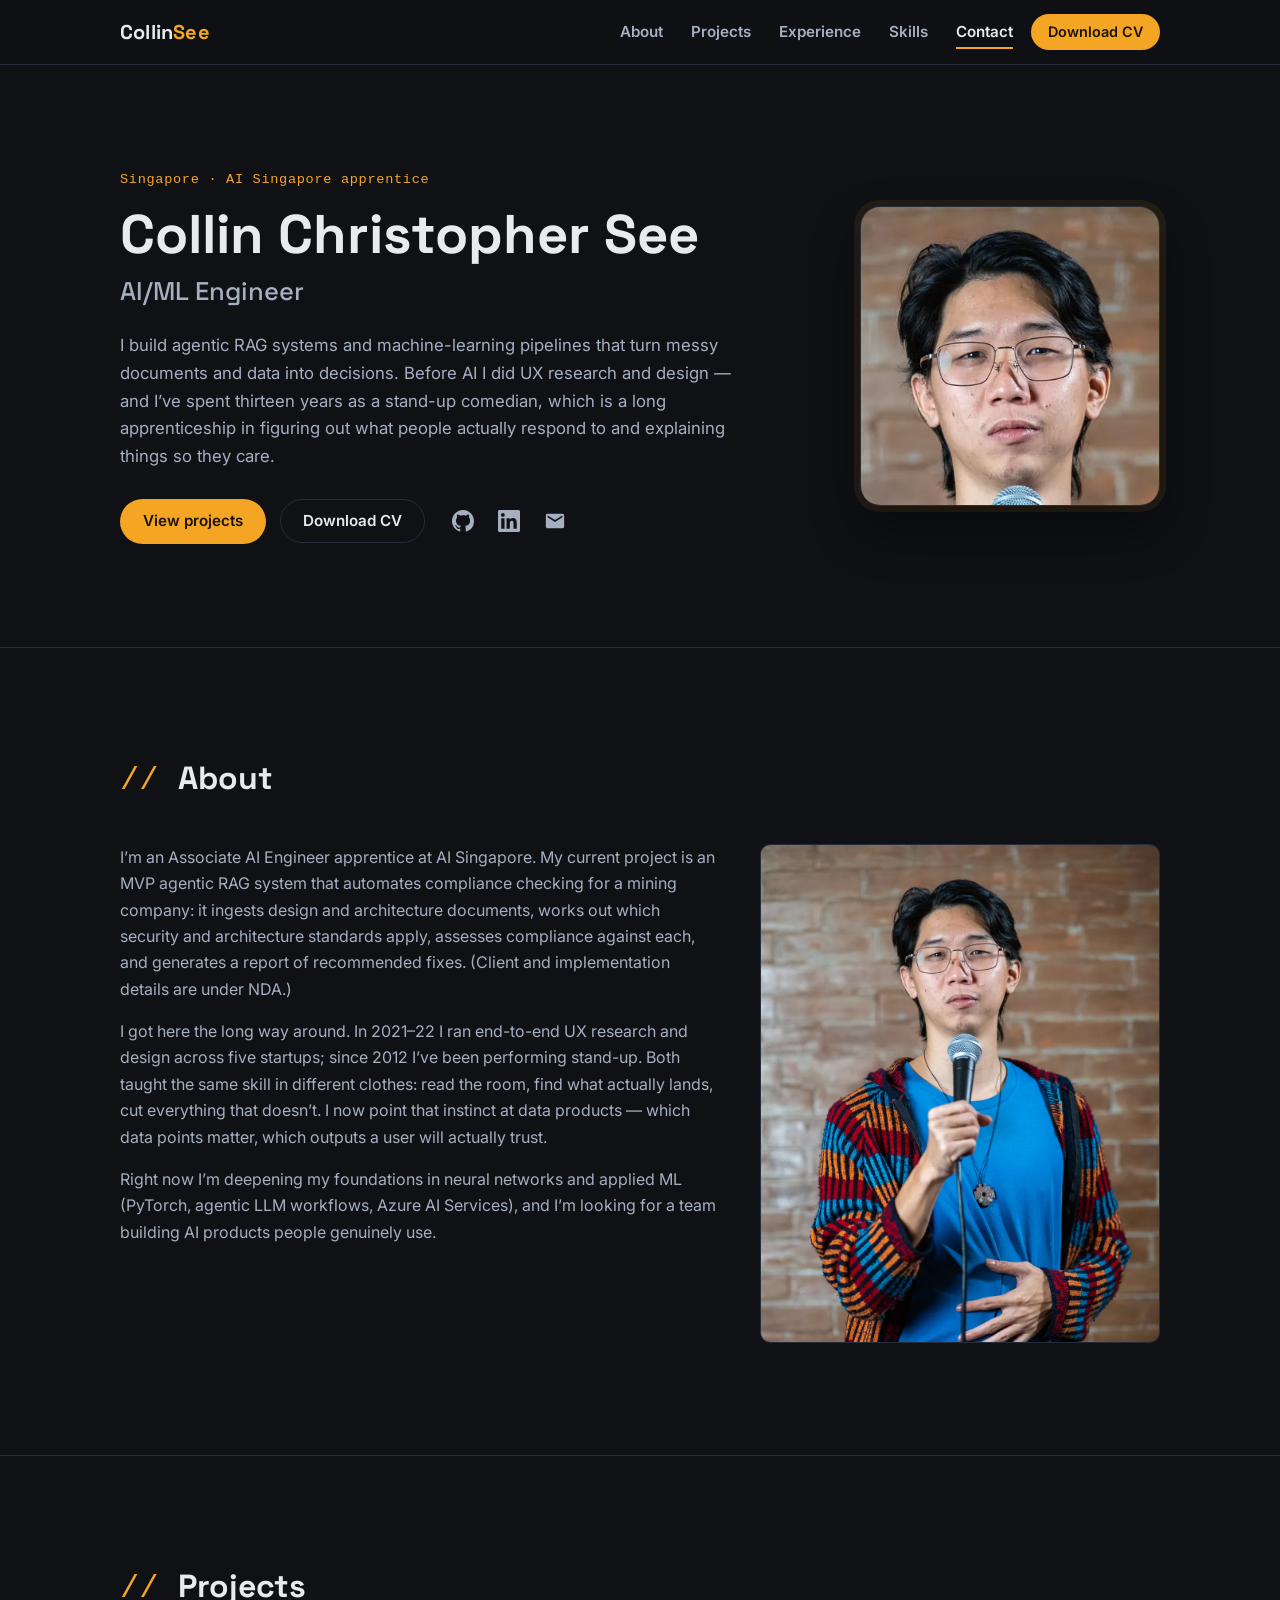
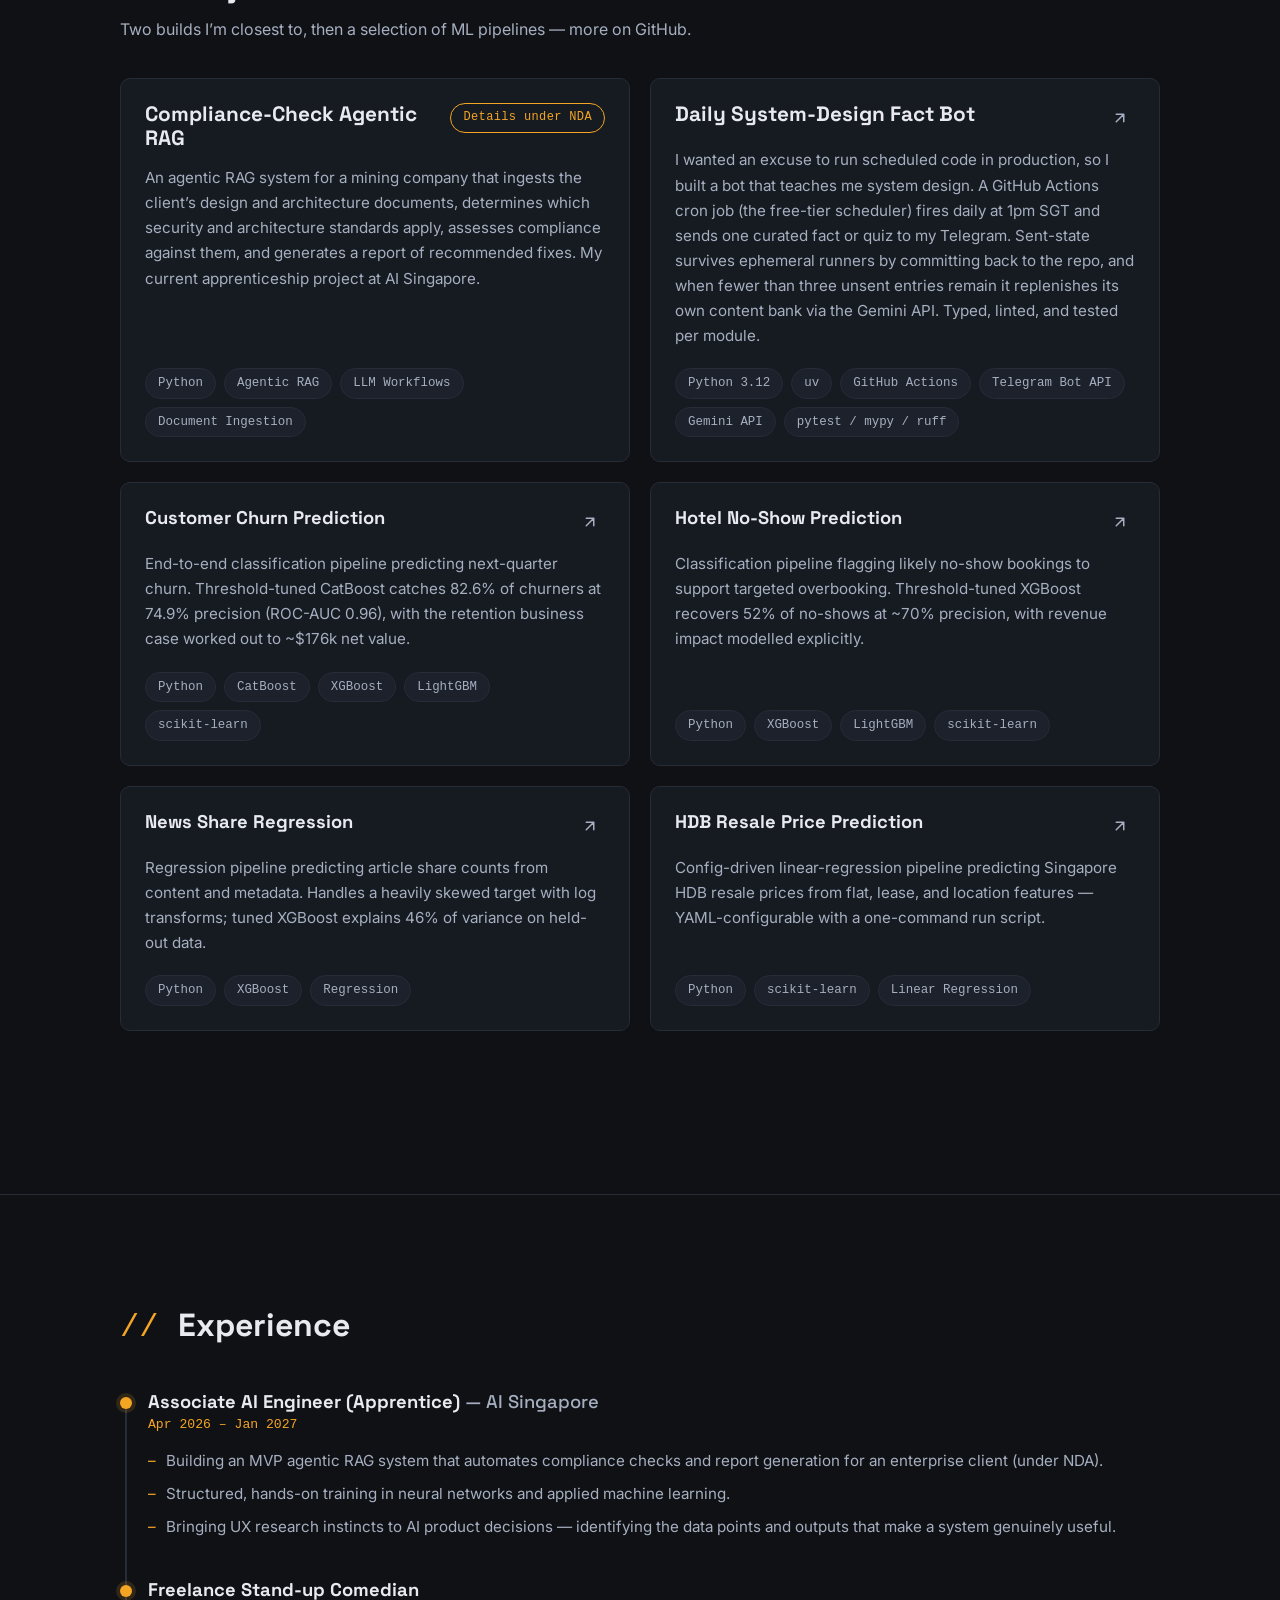
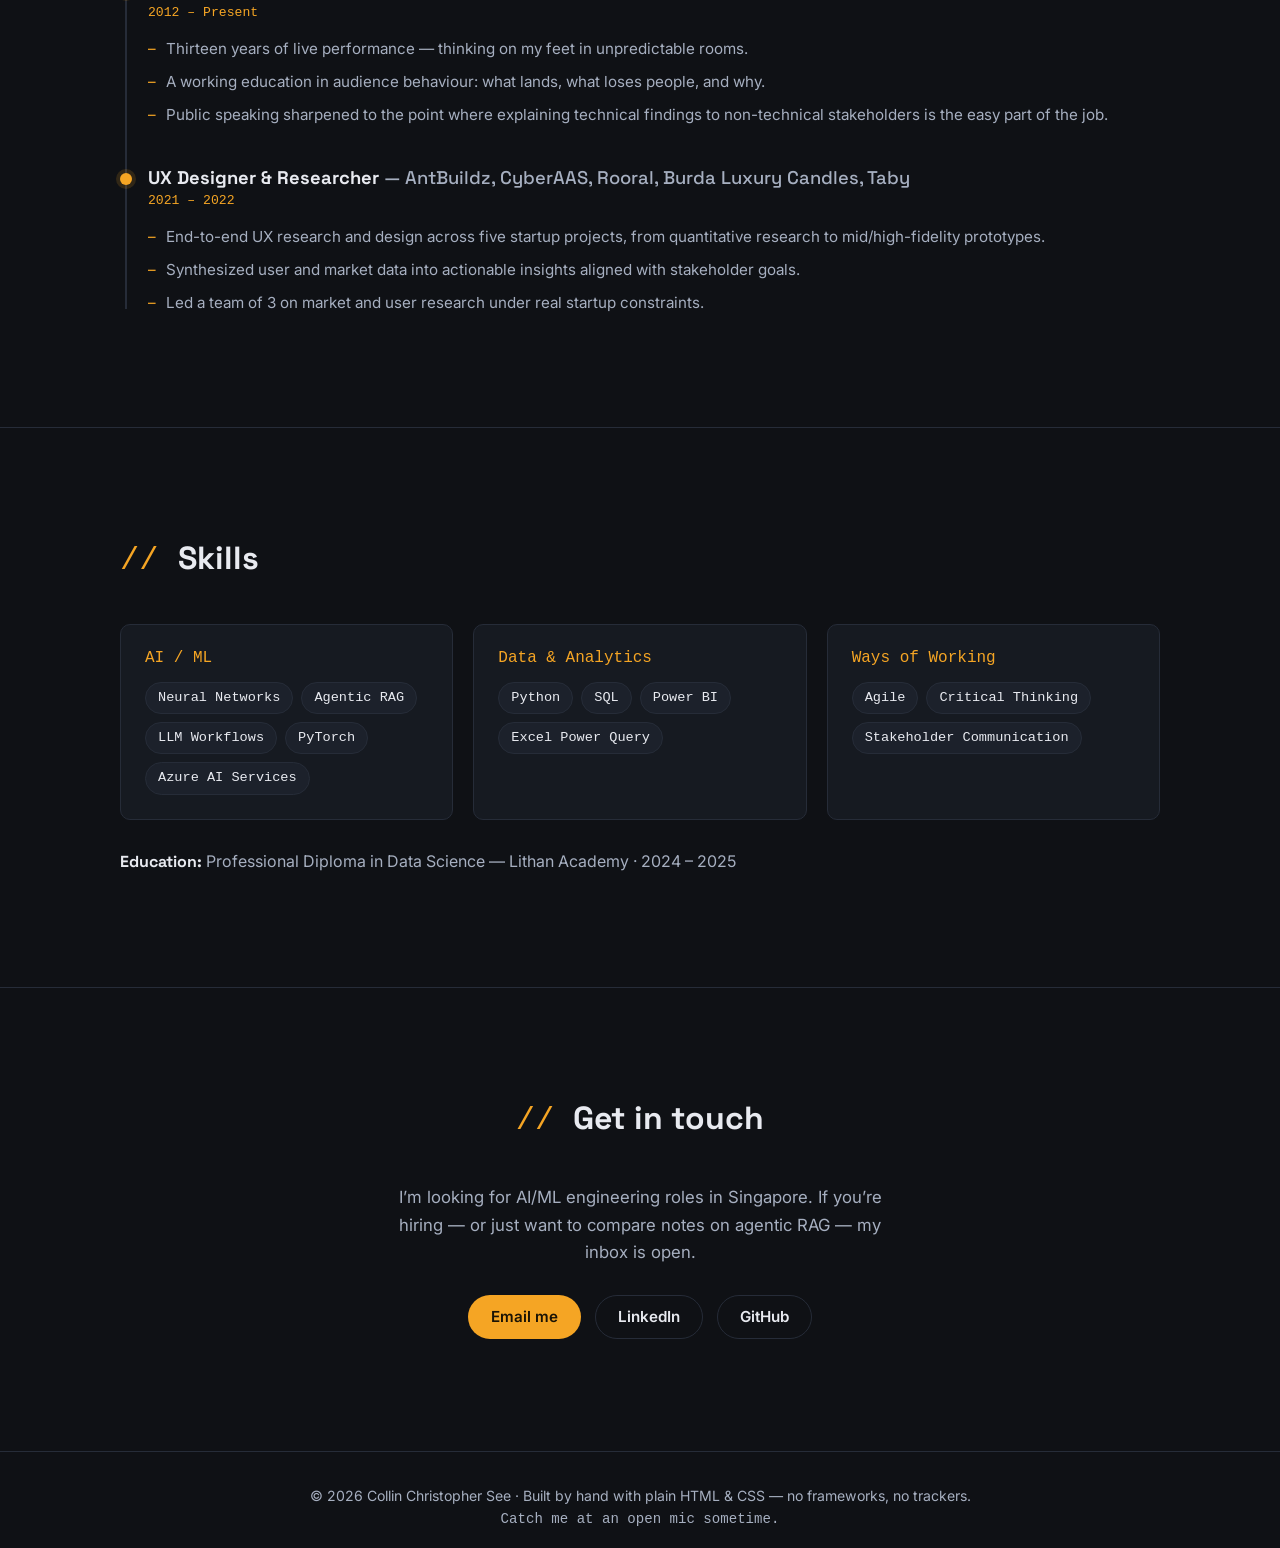
==== index.html @ 8c28d2a5 "Initial portfolio site Co-Authored-By: Claude Fable 5 <noreply@anthropic.com>" ====
<!DOCTYPE html>
<html lang="en">
<head>
  <meta charset="UTF-8">
  <meta name="viewport" content="width=device-width, initial-scale=1">
  <title>Collin Christopher See — AI/ML Engineer | Portfolio</title>
  <meta name="description" content="AI/ML engineer at AI Singapore building agentic RAG systems and ML pipelines. Ex-UX designer and stand-up comedian. Projects, experience, and CV.">
  <link rel="canonical" href="https://collinchris.github.io/">
  <meta name="theme-color" content="#0F1115">

  <meta property="og:type" content="website">
  <meta property="og:url" content="https://collinchris.github.io/">
  <meta property="og:title" content="Collin Christopher See — AI/ML Engineer">
  <meta property="og:description" content="Agentic RAG systems and ML pipelines, built by an ex-UX designer and stand-up comedian.">
  <meta property="og:image" content="https://collinchris.github.io/assets/img/og-image.jpg">
  <meta property="og:image:width" content="1200">
  <meta property="og:image:height" content="630">
  <meta name="twitter:card" content="summary_large_image">

  <link rel="icon" href="/favicon.svg" type="image/svg+xml">
  <link rel="icon" href="/assets/img/favicon-32.png" type="image/png" sizes="32x32">
  <link rel="apple-touch-icon" href="/assets/img/apple-touch-icon.png">

  <link rel="preconnect" href="https://fonts.googleapis.com">
  <link rel="preconnect" href="https://fonts.gstatic.com" crossorigin>
  <link href="https://fonts.googleapis.com/css2?family=Inter:wght@400;600&family=Space+Grotesk:wght@500;700&display=swap" rel="stylesheet">
  <link rel="stylesheet" href="styles.css">

  <script type="application/ld+json">
  {
    "@context": "https://schema.org",
    "@type": "Person",
    "name": "Collin Christopher See",
    "jobTitle": "AI/ML Engineer",
    "url": "https://collinchris.github.io/",
    "sameAs": [
      "https://github.com/CollinChris",
      "https://www.linkedin.com/in/collin-see"
    ]
  }
  </script>
</head>
<body>
  <a class="skip-link" href="#main">Skip to content</a>

  <header class="site-header">
    <nav class="container nav" aria-label="Primary">
      <a class="brand" href="#top">Collin<span class="brand-accent">See</span></a>
      <button class="nav-toggle" aria-expanded="false" aria-controls="nav-menu" aria-label="Toggle navigation menu">
        <span></span><span></span><span></span>
      </button>
      <ul id="nav-menu" class="nav-menu">
        <li><a href="#about">About</a></li>
        <li><a href="#projects">Projects</a></li>
        <li><a href="#experience">Experience</a></li>
        <li><a href="#skills">Skills</a></li>
        <li><a href="#contact">Contact</a></li>
        <li><a class="btn btn-primary btn-small" href="assets/Collin-See-CV.pdf" download>Download CV</a></li>
      </ul>
    </nav>
  </header>

  <main id="main">
    <!-- ============ HERO ============ -->
    <section class="hero" id="top" aria-label="Introduction">
      <div class="container hero-grid">
        <div class="hero-copy">
          <p class="eyebrow anim" style="--d:0">Singapore · AI Singapore apprentice</p>
          <h1 class="anim" style="--d:1">Collin Christopher See</h1>
          <p class="role anim" style="--d:2">AI/ML Engineer</p>
          <p class="lead anim" style="--d:3">
            I build agentic RAG systems and machine-learning pipelines that turn messy documents
            and data into decisions. Before AI I did UX research and design — and I&rsquo;ve spent
            thirteen years as a stand-up comedian, which is a long apprenticeship in figuring out
            what people actually respond to and explaining things so they care.
          </p>
          <div class="cta-row anim" style="--d:4">
            <a class="btn btn-primary" href="#projects">View projects</a>
            <a class="btn btn-ghost" href="assets/Collin-See-CV.pdf" download>Download CV</a>
            <div class="icon-row">
              <a href="https://github.com/CollinChris" target="_blank" rel="noopener" aria-label="GitHub profile">
                <svg viewBox="0 0 16 16" width="22" height="22" fill="currentColor" aria-hidden="true"><path d="M8 0C3.58 0 0 3.58 0 8c0 3.54 2.29 6.53 5.47 7.59.4.07.55-.17.55-.38 0-.19-.01-.82-.01-1.49-2.01.37-2.53-.49-2.69-.94-.09-.23-.48-.94-.82-1.13-.28-.15-.68-.52-.01-.53.63-.01 1.08.58 1.23.82.72 1.21 1.87.87 2.33.66.07-.52.28-.87.51-1.07-1.78-.2-3.64-.89-3.64-3.95 0-.87.31-1.59.82-2.15-.08-.2-.36-1.02.08-2.12 0 0 .67-.21 2.2.82.64-.18 1.32-.27 2-.27.68 0 1.36.09 2 .27 1.53-1.04 2.2-.82 2.2-.82.44 1.1.16 1.92.08 2.12.51.56.82 1.27.82 2.15 0 3.07-1.87 3.75-3.65 3.95.29.25.54.73.54 1.48 0 1.07-.01 1.93-.01 2.2 0 .21.15.46.55.38A8.01 8.01 0 0 0 16 8c0-4.42-3.58-8-8-8Z"/></svg>
              </a>
              <a href="https://www.linkedin.com/in/collin-see" target="_blank" rel="noopener" aria-label="LinkedIn profile">
                <svg viewBox="0 0 24 24" width="22" height="22" fill="currentColor" aria-hidden="true"><path d="M20.45 20.45h-3.55v-5.57c0-1.33-.03-3.04-1.85-3.04-1.85 0-2.14 1.45-2.14 2.94v5.67H9.36V9h3.41v1.56h.05c.47-.9 1.63-1.85 3.36-1.85 3.6 0 4.27 2.37 4.27 5.45v6.29ZM5.34 7.43a2.06 2.06 0 1 1 0-4.12 2.06 2.06 0 0 1 0 4.12ZM7.12 20.45H3.56V9h3.56v11.45ZM22.22 0H1.77C.79 0 0 .77 0 1.72v20.55C0 23.23.79 24 1.77 24h20.45c.98 0 1.78-.77 1.78-1.73V1.72C24 .77 23.2 0 22.22 0Z"/></svg>
              </a>
              <a href="mailto:NillChris.topher@gmail.com" aria-label="Send an email">
                <svg viewBox="0 0 24 24" width="22" height="22" fill="currentColor" aria-hidden="true"><path d="M20 4H4c-1.1 0-2 .9-2 2v12c0 1.1.9 2 2 2h16c1.1 0 2-.9 2-2V6c0-1.1-.9-2-2-2zm0 4-8 5-8-5V6l8 5 8-5v2z"/></svg>
              </a>
            </div>
          </div>
        </div>
        <div class="hero-photo anim" style="--d:5">
          <picture>
            <source srcset="assets/img/avatar-400.webp" type="image/webp">
            <img src="assets/img/avatar-400.jpg" alt="Collin See performing stand-up comedy, holding a microphone in front of a brick wall"
                 width="400" height="400" fetchpriority="high" decoding="async">
          </picture>
        </div>
      </div>
    </section>

    <!-- ============ ABOUT ============ -->
    <section class="section" id="about" aria-labelledby="about-title">
      <div class="container">
        <div class="section-head reveal">
          <h2 id="about-title">About</h2>
        </div>
        <div class="about-grid">
          <div class="about-copy reveal">
            <p>
              I&rsquo;m an Associate AI Engineer apprentice at AI Singapore. My current project is an
              MVP agentic RAG system that automates compliance checking for a mining company: it
              ingests design and architecture documents, works out which security and architecture
              standards apply, assesses compliance against each, and generates a report of
              recommended fixes. (Client and implementation details are under NDA.)
            </p>
            <p>
              I got here the long way around. In 2021&ndash;22 I ran end-to-end UX research and design
              across five startups; since 2012 I&rsquo;ve been performing stand-up. Both taught the same
              skill in different clothes: read the room, find what actually lands, cut everything
              that doesn&rsquo;t. I now point that instinct at data products — which data points matter,
              which outputs a user will actually trust.
            </p>
            <p>
              Right now I&rsquo;m deepening my foundations in neural networks and applied ML (PyTorch,
              agentic LLM workflows, Azure AI Services), and I&rsquo;m looking for a team building AI
              products people genuinely use.
            </p>
          </div>
          <div class="about-photo reveal" style="--i:1">
            <picture>
              <source srcset="assets/img/hero-1000.webp" type="image/webp">
              <img src="assets/img/hero-1000.jpg" alt="Collin See on stage with a microphone, wearing a striped cardigan against a brick wall"
                   width="1000" height="1250" loading="lazy" decoding="async">
            </picture>
          </div>
        </div>
      </div>
    </section>

    <!-- ============ PROJECTS ============ -->
    <section class="section" id="projects" aria-labelledby="projects-title">
      <div class="container">
        <div class="section-head reveal">
          <h2 id="projects-title">Projects</h2>
          <p>Two builds I&rsquo;m closest to, then a selection of ML pipelines — more on GitHub.</p>
        </div>

        <div class="cards-featured">
          <article class="card card-featured reveal">
            <div class="card-top">
              <h3>Compliance-Check Agentic RAG</h3>
              <span class="badge">Details under NDA</span>
            </div>
            <p>
              An agentic RAG system for a mining company that ingests the client&rsquo;s design and
              architecture documents, determines which security and architecture standards apply,
              assesses compliance against them, and generates a report of recommended fixes.
              My current apprenticeship project at AI Singapore.
            </p>
            <ul class="tags" aria-label="Technologies used">
              <li>Python</li><li>Agentic RAG</li><li>LLM Workflows</li><li>Document Ingestion</li>
            </ul>
          </article>

          <article class="card card-featured reveal" style="--i:1">
            <div class="card-top">
              <h3><a href="https://github.com/CollinChris/systemdesign" target="_blank" rel="noopener">Daily System-Design Fact Bot</a></h3>
              <a class="card-ext" href="https://github.com/CollinChris/systemdesign" target="_blank" rel="noopener" aria-label="Daily System-Design Fact Bot on GitHub">
                <svg viewBox="0 0 24 24" width="18" height="18" fill="none" stroke="currentColor" stroke-width="2" stroke-linecap="round" stroke-linejoin="round" aria-hidden="true"><path d="M7 17 17 7M7 7h10v10"/></svg>
              </a>
            </div>
            <p>
              I wanted an excuse to run scheduled code in production, so I built a bot that teaches
              me system design. A GitHub Actions cron job (the free-tier scheduler) fires daily at
              1pm SGT and sends one curated fact or quiz to my Telegram. Sent-state survives
              ephemeral runners by committing back to the repo, and when fewer than three unsent
              entries remain it replenishes its own content bank via the Gemini API. Typed, linted,
              and tested per module.
            </p>
            <ul class="tags" aria-label="Technologies used">
              <li>Python 3.12</li><li>uv</li><li>GitHub Actions</li><li>Telegram Bot API</li><li>Gemini API</li><li>pytest / mypy / ruff</li>
            </ul>
          </article>
        </div>

        <div class="grid">
          <article class="card reveal">
            <div class="card-top">
              <h3><a href="https://github.com/CollinChris/Customer-Churn-Prediction" target="_blank" rel="noopener">Customer Churn Prediction</a></h3>
              <a class="card-ext" href="https://github.com/CollinChris/Customer-Churn-Prediction" target="_blank" rel="noopener" aria-label="Customer Churn Prediction on GitHub">
                <svg viewBox="0 0 24 24" width="18" height="18" fill="none" stroke="currentColor" stroke-width="2" stroke-linecap="round" stroke-linejoin="round" aria-hidden="true"><path d="M7 17 17 7M7 7h10v10"/></svg>
              </a>
            </div>
            <p>
              End-to-end classification pipeline predicting next-quarter churn. Threshold-tuned
              CatBoost catches 82.6% of churners at 74.9% precision (ROC-AUC 0.96), with the
              retention business case worked out to ~$176k net value.
            </p>
            <ul class="tags" aria-label="Technologies used">
              <li>Python</li><li>CatBoost</li><li>XGBoost</li><li>LightGBM</li><li>scikit-learn</li>
            </ul>
          </article>

          <article class="card reveal" style="--i:1">
            <div class="card-top">
              <h3><a href="https://github.com/CollinChris/Hotel-Cancellation-Prediction" target="_blank" rel="noopener">Hotel No-Show Prediction</a></h3>
              <a class="card-ext" href="https://github.com/CollinChris/Hotel-Cancellation-Prediction" target="_blank" rel="noopener" aria-label="Hotel No-Show Prediction on GitHub">
                <svg viewBox="0 0 24 24" width="18" height="18" fill="none" stroke="currentColor" stroke-width="2" stroke-linecap="round" stroke-linejoin="round" aria-hidden="true"><path d="M7 17 17 7M7 7h10v10"/></svg>
              </a>
            </div>
            <p>
              Classification pipeline flagging likely no-show bookings to support targeted
              overbooking. Threshold-tuned XGBoost recovers 52% of no-shows at ~70% precision,
              with revenue impact modelled explicitly.
            </p>
            <ul class="tags" aria-label="Technologies used">
              <li>Python</li><li>XGBoost</li><li>LightGBM</li><li>scikit-learn</li>
            </ul>
          </article>

          <article class="card reveal" style="--i:2">
            <div class="card-top">
              <h3><a href="https://github.com/CollinChris/News-Share-Regression" target="_blank" rel="noopener">News Share Regression</a></h3>
              <a class="card-ext" href="https://github.com/CollinChris/News-Share-Regression" target="_blank" rel="noopener" aria-label="News Share Regression on GitHub">
                <svg viewBox="0 0 24 24" width="18" height="18" fill="none" stroke="currentColor" stroke-width="2" stroke-linecap="round" stroke-linejoin="round" aria-hidden="true"><path d="M7 17 17 7M7 7h10v10"/></svg>
              </a>
            </div>
            <p>
              Regression pipeline predicting article share counts from content and metadata.
              Handles a heavily skewed target with log transforms; tuned XGBoost explains 46%
              of variance on held-out data.
            </p>
            <ul class="tags" aria-label="Technologies used">
              <li>Python</li><li>XGBoost</li><li>Regression</li>
            </ul>
          </article>

          <article class="card reveal" style="--i:3">
            <div class="card-top">
              <h3><a href="https://github.com/CollinChris/HDB-Resale-Price-Prediction" target="_blank" rel="noopener">HDB Resale Price Prediction</a></h3>
              <a class="card-ext" href="https://github.com/CollinChris/HDB-Resale-Price-Prediction" target="_blank" rel="noopener" aria-label="HDB Resale Price Prediction on GitHub">
                <svg viewBox="0 0 24 24" width="18" height="18" fill="none" stroke="currentColor" stroke-width="2" stroke-linecap="round" stroke-linejoin="round" aria-hidden="true"><path d="M7 17 17 7M7 7h10v10"/></svg>
              </a>
            </div>
            <p>
              Config-driven linear-regression pipeline predicting Singapore HDB resale prices from
              flat, lease, and location features — YAML-configurable with a one-command run script.
            </p>
            <ul class="tags" aria-label="Technologies used">
              <li>Python</li><li>scikit-learn</li><li>Linear Regression</li>
            </ul>
          </article>
        </div>

        <p class="see-more reveal">
          See everything &rarr; <a href="https://github.com/CollinChris" target="_blank" rel="noopener">github.com/CollinChris</a>
        </p>
      </div>
    </section>

    <!-- ============ EXPERIENCE ============ -->
    <section class="section" id="experience" aria-labelledby="experience-title">
      <div class="container">
        <div class="section-head reveal">
          <h2 id="experience-title">Experience</h2>
        </div>
        <ol class="timeline">
          <li class="t-item reveal">
            <h3>Associate AI Engineer (Apprentice) <span class="t-org">— AI Singapore</span></h3>
            <p class="t-meta">Apr 2026 – Jan 2027</p>
            <ul>
              <li>Building an MVP agentic RAG system that automates compliance checks and report generation for an enterprise client (under NDA).</li>
              <li>Structured, hands-on training in neural networks and applied machine learning.</li>
              <li>Bringing UX research instincts to AI product decisions — identifying the data points and outputs that make a system genuinely useful.</li>
            </ul>
          </li>
          <li class="t-item reveal" style="--i:1">
            <h3>Freelance Stand-up Comedian</h3>
            <p class="t-meta">2012 – Present</p>
            <ul>
              <li>Thirteen years of live performance — thinking on my feet in unpredictable rooms.</li>
              <li>A working education in audience behaviour: what lands, what loses people, and why.</li>
              <li>Public speaking sharpened to the point where explaining technical findings to non-technical stakeholders is the easy part of the job.</li>
            </ul>
          </li>
          <li class="t-item reveal" style="--i:2">
            <h3>UX Designer &amp; Researcher <span class="t-org">— AntBuildz, CyberAAS, Rooral, Burda Luxury Candles, Taby</span></h3>
            <p class="t-meta">2021 – 2022</p>
            <ul>
              <li>End-to-end UX research and design across five startup projects, from quantitative research to mid/high-fidelity prototypes.</li>
              <li>Synthesized user and market data into actionable insights aligned with stakeholder goals.</li>
              <li>Led a team of 3 on market and user research under real startup constraints.</li>
            </ul>
          </li>
        </ol>
      </div>
    </section>

    <!-- ============ SKILLS ============ -->
    <section class="section" id="skills" aria-labelledby="skills-title">
      <div class="container">
        <div class="section-head reveal">
          <h2 id="skills-title">Skills</h2>
        </div>
        <div class="skills-groups">
          <div class="skill-group reveal">
            <h3>AI / ML</h3>
            <ul class="chips">
              <li>Neural Networks</li><li>Agentic RAG</li><li>LLM Workflows</li><li>PyTorch</li><li>Azure AI Services</li>
            </ul>
          </div>
          <div class="skill-group reveal" style="--i:1">
            <h3>Data &amp; Analytics</h3>
            <ul class="chips">
              <li>Python</li><li>SQL</li><li>Power BI</li><li>Excel Power Query</li>
            </ul>
          </div>
          <div class="skill-group reveal" style="--i:2">
            <h3>Ways of Working</h3>
            <ul class="chips">
              <li>Agile</li><li>Critical Thinking</li><li>Stakeholder Communication</li>
            </ul>
          </div>
        </div>
        <p class="edu-row reveal">
          <strong>Education:</strong> Professional Diploma in Data Science — Lithan Academy · 2024 – 2025
        </p>
      </div>
    </section>

    <!-- ============ CONTACT ============ -->
    <section class="section section-contact" id="contact" aria-labelledby="contact-title">
      <div class="container">
        <div class="section-head reveal">
          <h2 id="contact-title">Get in touch</h2>
        </div>
        <p class="contact-lead reveal">
          I&rsquo;m looking for AI/ML engineering roles in Singapore. If you&rsquo;re hiring — or just want
          to compare notes on agentic RAG — my inbox is open.
        </p>
        <div class="btn-row reveal" style="--i:1">
          <a class="btn btn-primary" href="mailto:NillChris.topher@gmail.com">Email me</a>
          <a class="btn btn-ghost" href="https://www.linkedin.com/in/collin-see" target="_blank" rel="noopener">LinkedIn</a>
          <a class="btn btn-ghost" href="https://github.com/CollinChris" target="_blank" rel="noopener">GitHub</a>
        </div>
      </div>
    </section>
  </main>

  <footer class="site-footer">
    <div class="container">
      <p>&copy; <span id="year">2026</span> Collin Christopher See · Built by hand with plain HTML &amp; CSS — no frameworks, no trackers.</p>
      <p class="footer-quip">Catch me at an open mic sometime.</p>
    </div>
  </footer>

  <script src="script.js"></script>
</body>
</html>
---- styles.css ----
/* ============================================================
   Collin See — portfolio
   Design tokens
   ============================================================ */
:root {
  --bg: #0F1115;
  --surface: #161A21;
  --surface-2: #1C212B;
  --border: #262C38;
  --text: #E8EAF0;
  --text-2: #A6AFC0;
  --accent: #F5A524;
  --accent-hover: #FFB84D;
  --accent-ink: #1A1305;
  --font-head: "Space Grotesk", "Segoe UI", system-ui, -apple-system, sans-serif;
  --font-body: Inter, system-ui, -apple-system, "Segoe UI", Roboto, "Helvetica Neue", Arial, sans-serif;
  --font-mono: ui-monospace, SFMono-Regular, Menlo, Consolas, monospace;
  --radius: 10px;
  --header-h: 64px;
}

/* ============ Reset-ish base ============ */
*, *::before, *::after { box-sizing: border-box; }
html { color-scheme: dark; -webkit-text-size-adjust: 100%; }
body {
  margin: 0;
  background: var(--bg);
  color: var(--text);
  font-family: var(--font-body);
  font-size: 1rem;
  line-height: 1.65;
}
img, picture { max-width: 100%; display: block; height: auto; }
h1, h2, h3 { font-family: var(--font-head); line-height: 1.15; margin: 0 0 0.5em; }
p { margin: 0 0 1em; }
a { color: var(--accent); text-decoration: none; }
a:hover { color: var(--accent-hover); }
ul, ol { margin: 0; padding: 0; }
:focus-visible { outline: 2px solid var(--accent); outline-offset: 3px; border-radius: 2px; }

.container { max-width: 1080px; margin-inline: auto; padding-inline: 20px; }

/* Skip link */
.skip-link {
  position: absolute; left: -9999px; top: 0;
  background: var(--accent); color: var(--accent-ink);
  padding: 10px 16px; border-radius: 0 0 var(--radius) 0; font-weight: 600; z-index: 100;
}
.skip-link:focus { left: 0; }

/* ============ Header / nav ============ */
.site-header {
  position: sticky; top: 0; z-index: 50;
  background: rgba(15, 17, 21, 0.8);
  backdrop-filter: blur(8px);
  -webkit-backdrop-filter: blur(8px);
  border-bottom: 1px solid var(--border);
}
.nav { display: flex; align-items: center; justify-content: space-between; min-height: var(--header-h); gap: 16px; }
.brand {
  font-family: var(--font-head); font-weight: 700; font-size: 1.25rem;
  color: var(--text); letter-spacing: 0.01em;
}
.brand:hover { color: var(--text); }
.brand-accent { color: var(--accent); }
.nav-menu { display: flex; align-items: center; gap: 8px; list-style: none; flex-wrap: wrap; }
.nav-menu a:not(.btn) {
  position: relative; display: inline-block; padding: 8px 10px;
  color: var(--text-2); font-weight: 600; font-size: 0.95rem;
}
.nav-menu a:not(.btn)::after {
  content: ""; position: absolute; left: 10px; right: 10px; bottom: 4px; height: 2px;
  background: var(--accent); transform: scaleX(0); transform-origin: left;
}
.nav-menu a:not(.btn):hover, .nav-menu a:not(.btn).active { color: var(--text); }
.nav-menu a:not(.btn):hover::after, .nav-menu a:not(.btn).active::after { transform: scaleX(1); }
.nav-toggle { display: none; }

/* ============ Buttons / chips / badges ============ */
.btn {
  display: inline-block; padding: 12px 22px; border-radius: 999px;
  font-weight: 600; font-size: 0.95rem; line-height: 1.2; border: 1px solid transparent;
}
.btn-primary { background: var(--accent); color: var(--accent-ink); }
.btn-primary:hover { background: var(--accent-hover); color: var(--accent-ink); }
.btn-ghost { border-color: var(--border); color: var(--text); background: transparent; }
.btn-ghost:hover { border-color: var(--accent); color: var(--accent); }
.btn-small { padding: 8px 16px; font-size: 0.9rem; }

.badge {
  display: inline-block; padding: 4px 12px; border-radius: 999px;
  border: 1px solid var(--accent); color: var(--accent);
  font-family: var(--font-mono); font-size: 0.75rem; letter-spacing: 0.03em; white-space: nowrap;
}

.tags, .chips { display: flex; flex-wrap: wrap; gap: 8px; list-style: none; }
.tags li, .chips li {
  background: var(--surface-2); border: 1px solid var(--border); color: var(--text-2);
  padding: 4px 12px; border-radius: 999px;
  font-family: var(--font-mono); font-size: 0.78rem;
}
.chips li { font-size: 0.85rem; color: var(--text); }

/* ============ Hero ============ */
.hero { padding-block: clamp(56px, 9vw, 104px); }
.hero-grid { display: grid; grid-template-columns: 1fr; gap: 40px; align-items: center; }
.eyebrow {
  font-family: var(--font-mono); color: var(--accent);
  font-size: 0.85rem; letter-spacing: 0.05em; margin-bottom: 12px;
}
.hero h1 { font-size: clamp(2.2rem, 5vw, 3.4rem); font-weight: 700; margin-bottom: 4px; }
.role { font-family: var(--font-head); font-size: clamp(1.2rem, 2.6vw, 1.6rem); font-weight: 500; color: var(--text-2); margin-bottom: 20px; }
.lead { font-size: 1.05rem; color: var(--text-2); max-width: 58ch; margin-bottom: 28px; }
.cta-row { display: flex; align-items: center; flex-wrap: wrap; gap: 14px; }
.icon-row { display: flex; align-items: center; gap: 6px; margin-left: 4px; }
.icon-row a { display: inline-flex; padding: 9px; border-radius: 50%; color: var(--text-2); transition: color 0.2s ease, background-color 0.2s ease; }
.icon-row a:hover { color: var(--accent); background: var(--surface-2); }
.hero-photo { justify-self: center; }
.hero-photo img {
  width: min(300px, 70vw); border-radius: 20px;
  border: 1px solid var(--border);
  box-shadow: 0 0 0 6px rgba(245, 165, 36, 0.08), 0 24px 48px rgba(0, 0, 0, 0.45);
}

/* ============ Sections ============ */
.section { padding-block: clamp(64px, 10vw, 112px); border-top: 1px solid var(--border); scroll-margin-top: calc(var(--header-h) + 20px); }
.section-head { margin-bottom: 36px; }
.section-head h2 {
  display: inline-block; font-size: clamp(1.5rem, 3vw, 2rem); font-weight: 700; margin-bottom: 8px;
}
.section-head h2::before { content: "// "; color: var(--accent); font-family: var(--font-mono); font-weight: 500; }
.section-head p { color: var(--text-2); max-width: 62ch; margin: 0; }

/* ============ About ============ */
.about-grid { display: grid; grid-template-columns: 1fr; gap: 40px; align-items: start; }
.about-copy p { color: var(--text-2); max-width: 62ch; }
.about-copy p:last-child { margin-bottom: 0; }
.about-photo img { border-radius: var(--radius); border: 1px solid var(--border); }

/* ============ Projects ============ */
.cards-featured { display: grid; gap: 20px; margin-bottom: 20px; }
.grid { display: grid; grid-template-columns: repeat(auto-fit, minmax(340px, 1fr)); gap: 20px; }
.card {
  background: var(--surface); border: 1px solid var(--border); border-radius: var(--radius);
  padding: 24px; display: flex; flex-direction: column; gap: 4px;
  transition: transform 0.2s ease, border-color 0.2s ease, box-shadow 0.2s ease;
}
.card:hover {
  transform: translateY(-3px);
  border-color: var(--accent);
  box-shadow: 0 6px 24px rgba(245, 165, 36, 0.08);
}
.card-top { display: flex; align-items: flex-start; justify-content: space-between; gap: 12px; }
.card h3 { font-size: 1.15rem; margin: 0; }
.card-featured h3 { font-size: 1.3rem; }
.card h3 a { color: var(--text); }
.card h3 a:hover { color: var(--accent); }
.card p { color: var(--text-2); font-size: 0.95rem; margin: 10px 0 16px; }
.card .tags { margin-top: auto; }
.card-ext { display: inline-flex; padding: 6px; border-radius: 6px; color: var(--text-2); flex-shrink: 0; transition: color 0.2s ease, background-color 0.2s ease; }
.card-ext:hover { color: var(--accent); background: var(--surface-2); }
.see-more { margin: 28px 0 0; color: var(--text-2); font-family: var(--font-mono); font-size: 0.9rem; }

/* ============ Experience timeline ============ */
.timeline { list-style: none; position: relative; padding-left: 28px; }
.timeline::before {
  content: ""; position: absolute; left: 5px; top: 6px; bottom: 6px;
  width: 2px; background: var(--border);
}
.t-item { position: relative; padding-bottom: 40px; }
.t-item:last-child { padding-bottom: 0; }
.t-item::before {
  content: ""; position: absolute; left: -28px; top: 6px;
  width: 12px; height: 12px; border-radius: 50%;
  background: var(--accent); box-shadow: 0 0 0 4px rgba(245, 165, 36, 0.15);
}
.t-item h3 { font-size: 1.15rem; margin-bottom: 2px; }
.t-org { color: var(--text-2); font-weight: 500; }
.t-meta { font-family: var(--font-mono); font-size: 0.82rem; color: var(--accent); margin-bottom: 12px; }
.t-item ul { list-style: none; color: var(--text-2); font-size: 0.95rem; display: grid; gap: 8px; }
.t-item ul li { padding-left: 18px; position: relative; }
.t-item ul li::before { content: "–"; position: absolute; left: 0; color: var(--accent); }

/* ============ Skills / education ============ */
.skills-groups { display: grid; grid-template-columns: repeat(auto-fit, minmax(260px, 1fr)); gap: 20px; }
.skill-group {
  background: var(--surface); border: 1px solid var(--border); border-radius: var(--radius); padding: 24px;
}
.skill-group h3 { font-size: 1rem; color: var(--accent); margin-bottom: 14px; font-family: var(--font-mono); font-weight: 500; }
.edu-row { margin: 28px 0 0; color: var(--text-2); }
.edu-row strong { color: var(--text); font-family: var(--font-head); }

/* ============ Contact ============ */
.section-contact { text-align: center; }
.section-contact .section-head h2 { margin-inline: auto; }
.contact-lead { color: var(--text-2); max-width: 46ch; margin: 0 auto 28px; font-size: 1.05rem; }
.btn-row { display: flex; justify-content: center; flex-wrap: wrap; gap: 14px; }

/* ============ Footer ============ */
.site-footer { border-top: 1px solid var(--border); padding-block: 32px; text-align: center; }
.site-footer p { color: var(--text-2); font-size: 0.88rem; margin: 0; }
.footer-quip { margin-top: 6px; font-family: var(--font-mono); color: var(--accent); font-size: 0.82rem; }

/* ============================================================
   Animations — all gated behind prefers-reduced-motion.
   Content is fully visible with JS off: reveal-hiding applies
   only under html.js (set by script.js).
   ============================================================ */
@media (prefers-reduced-motion: no-preference) {
  html { scroll-behavior: smooth; }

  /* Hero entrance stagger (pure CSS, runs on load) */
  @keyframes fade-up {
    from { opacity: 0; transform: translateY(16px); }
    to { opacity: 1; transform: translateY(0); }
  }
  .anim { animation: fade-up 0.55s ease-out both; animation-delay: calc(var(--d, 0) * 90ms); }

  /* Scroll reveals (JS adds .visible; siblings stagger via --i) */
  .js .reveal {
    opacity: 0; transform: translateY(18px);
    transition: opacity 0.55s ease-out, transform 0.55s ease-out;
    transition-delay: calc(var(--i, 0) * 80ms);
  }
  .js .reveal.visible { opacity: 1; transform: translateY(0); }

  .nav-menu a:not(.btn)::after { transition: transform 0.2s ease; }
}

/* ============ Responsive ============ */
@media (min-width: 820px) {
  .hero-grid { grid-template-columns: 1.6fr 1fr; }
  .hero-photo { justify-self: end; }
  .about-grid { grid-template-columns: 1.5fr 1fr; }
  .cards-featured { grid-template-columns: 1fr 1fr; }
}

@media (max-width: 719px) {
  /* Hamburger appears only when JS can drive it; without JS the full menu wraps */
  .js .nav-toggle {
    display: inline-flex; flex-direction: column; justify-content: center; gap: 5px;
    background: none; border: 1px solid var(--border); border-radius: 8px;
    padding: 10px; cursor: pointer;
  }
  .nav-toggle span { display: block; width: 20px; height: 2px; background: var(--text); border-radius: 2px; }

  /* Collapse the menu only when JS is available to open it */
  .js .nav-menu {
    position: absolute; top: 100%; left: 0; right: 0;
    flex-direction: column; align-items: stretch; gap: 4px;
    background: var(--bg); border-bottom: 1px solid var(--border);
    padding: 12px 20px 20px; margin: 0;
    display: none;
  }
  .js .nav-menu.open { display: flex; }
  .js .nav-menu a:not(.btn) { padding: 12px 10px; }
  .js .nav-menu .btn { text-align: center; margin-top: 8px; }
  html:not(.js) .nav-menu { gap: 0; }
}
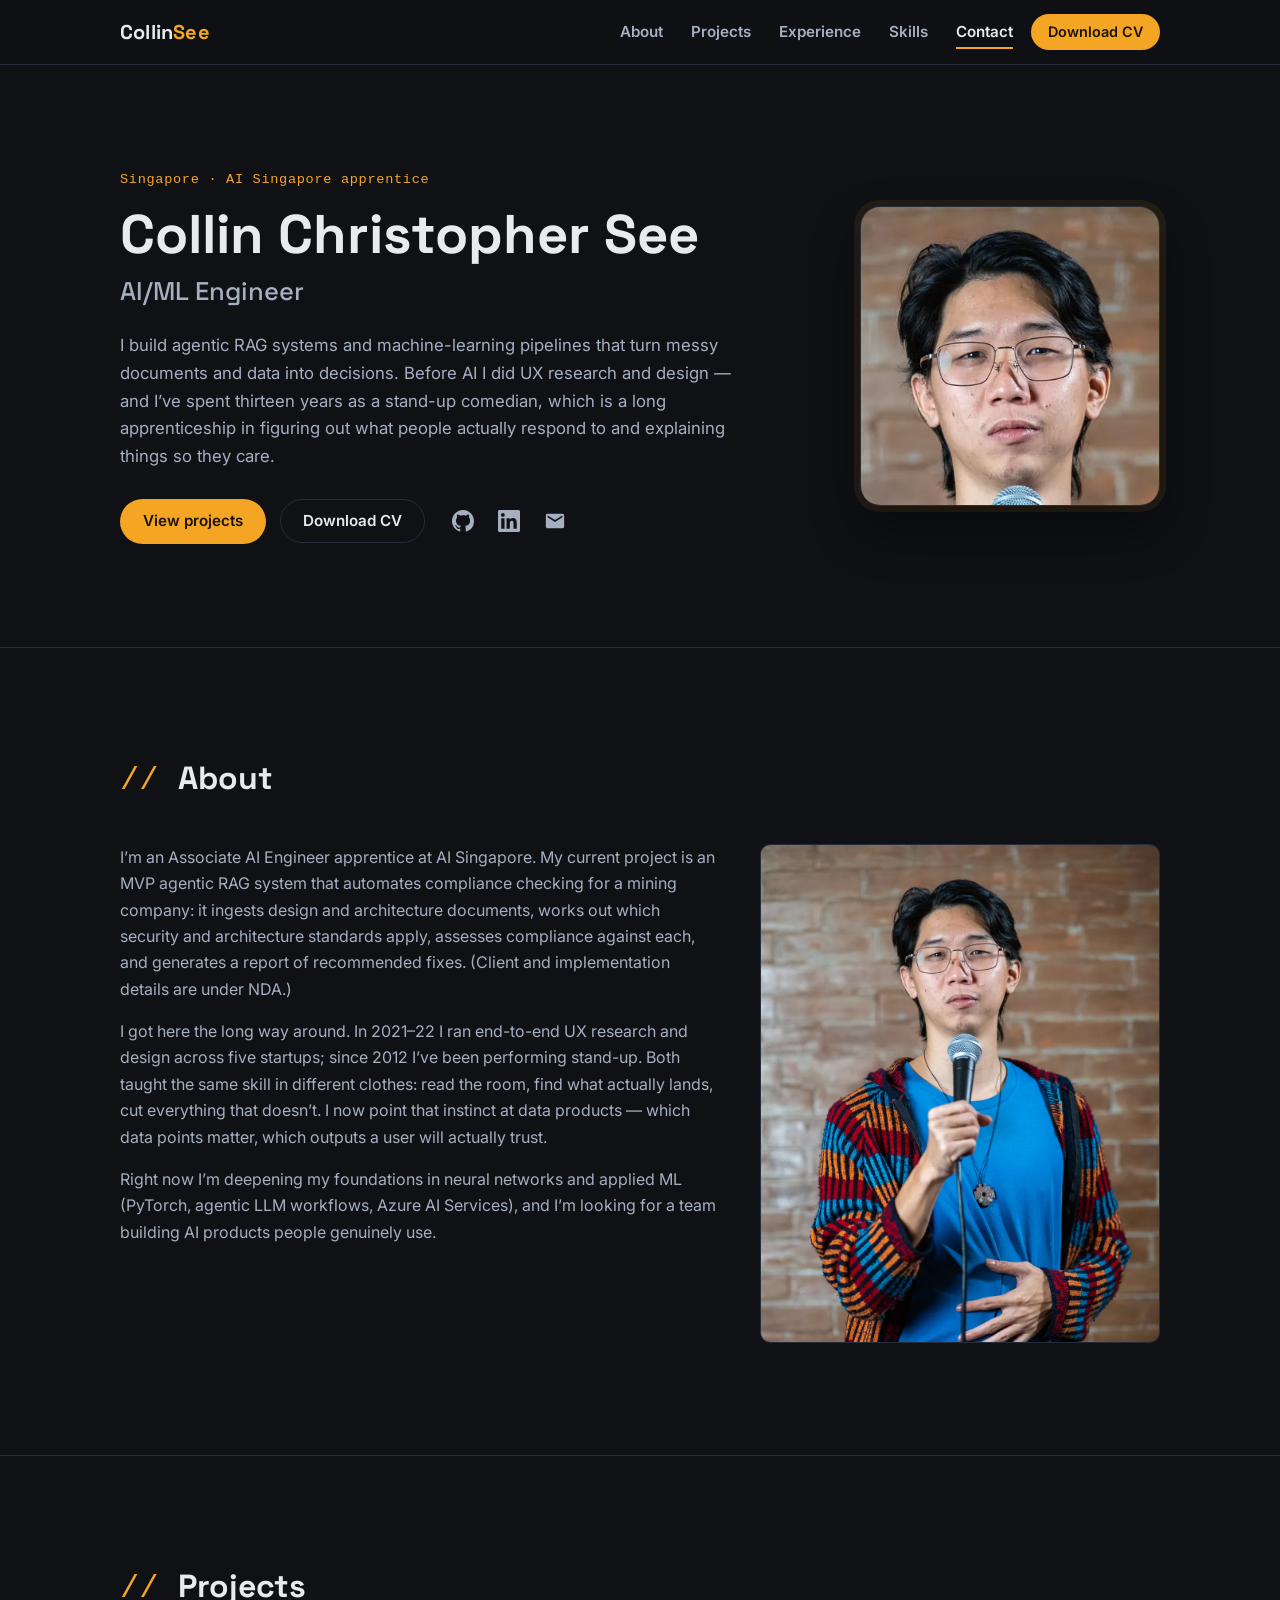
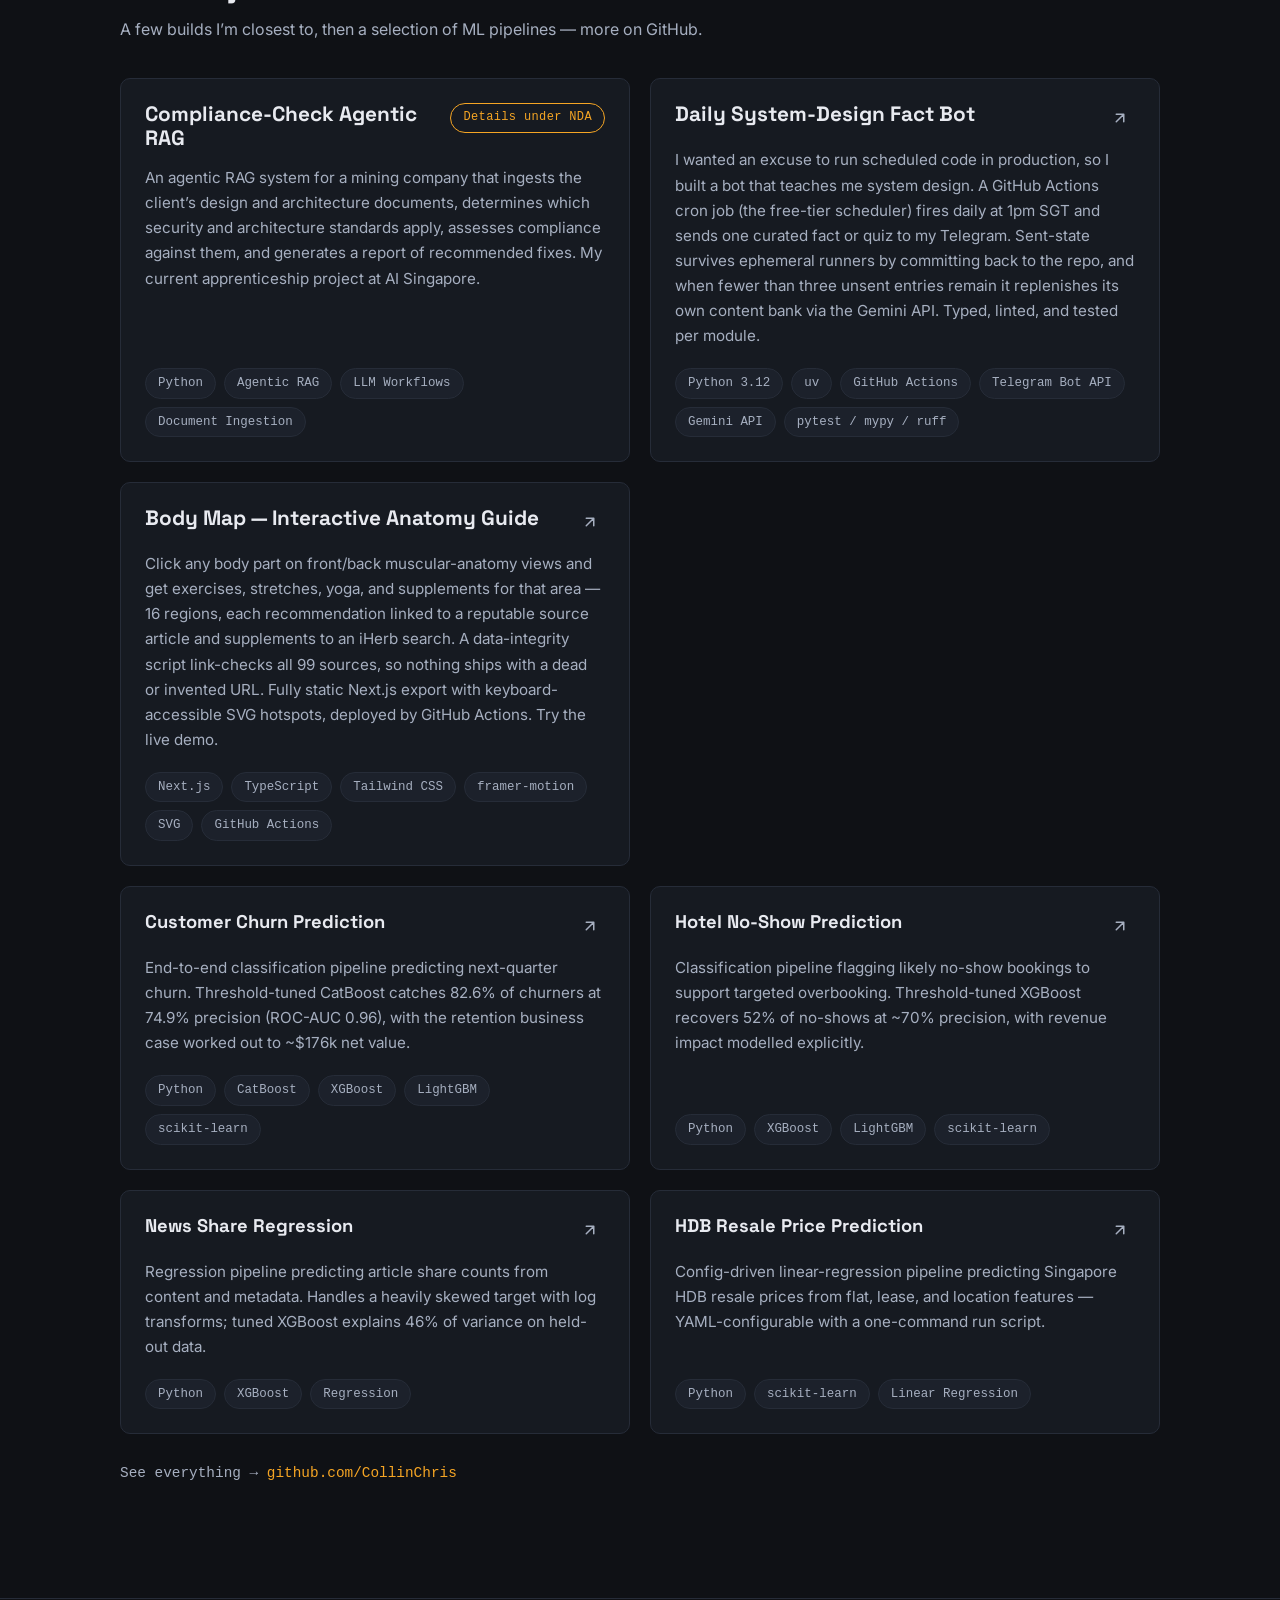
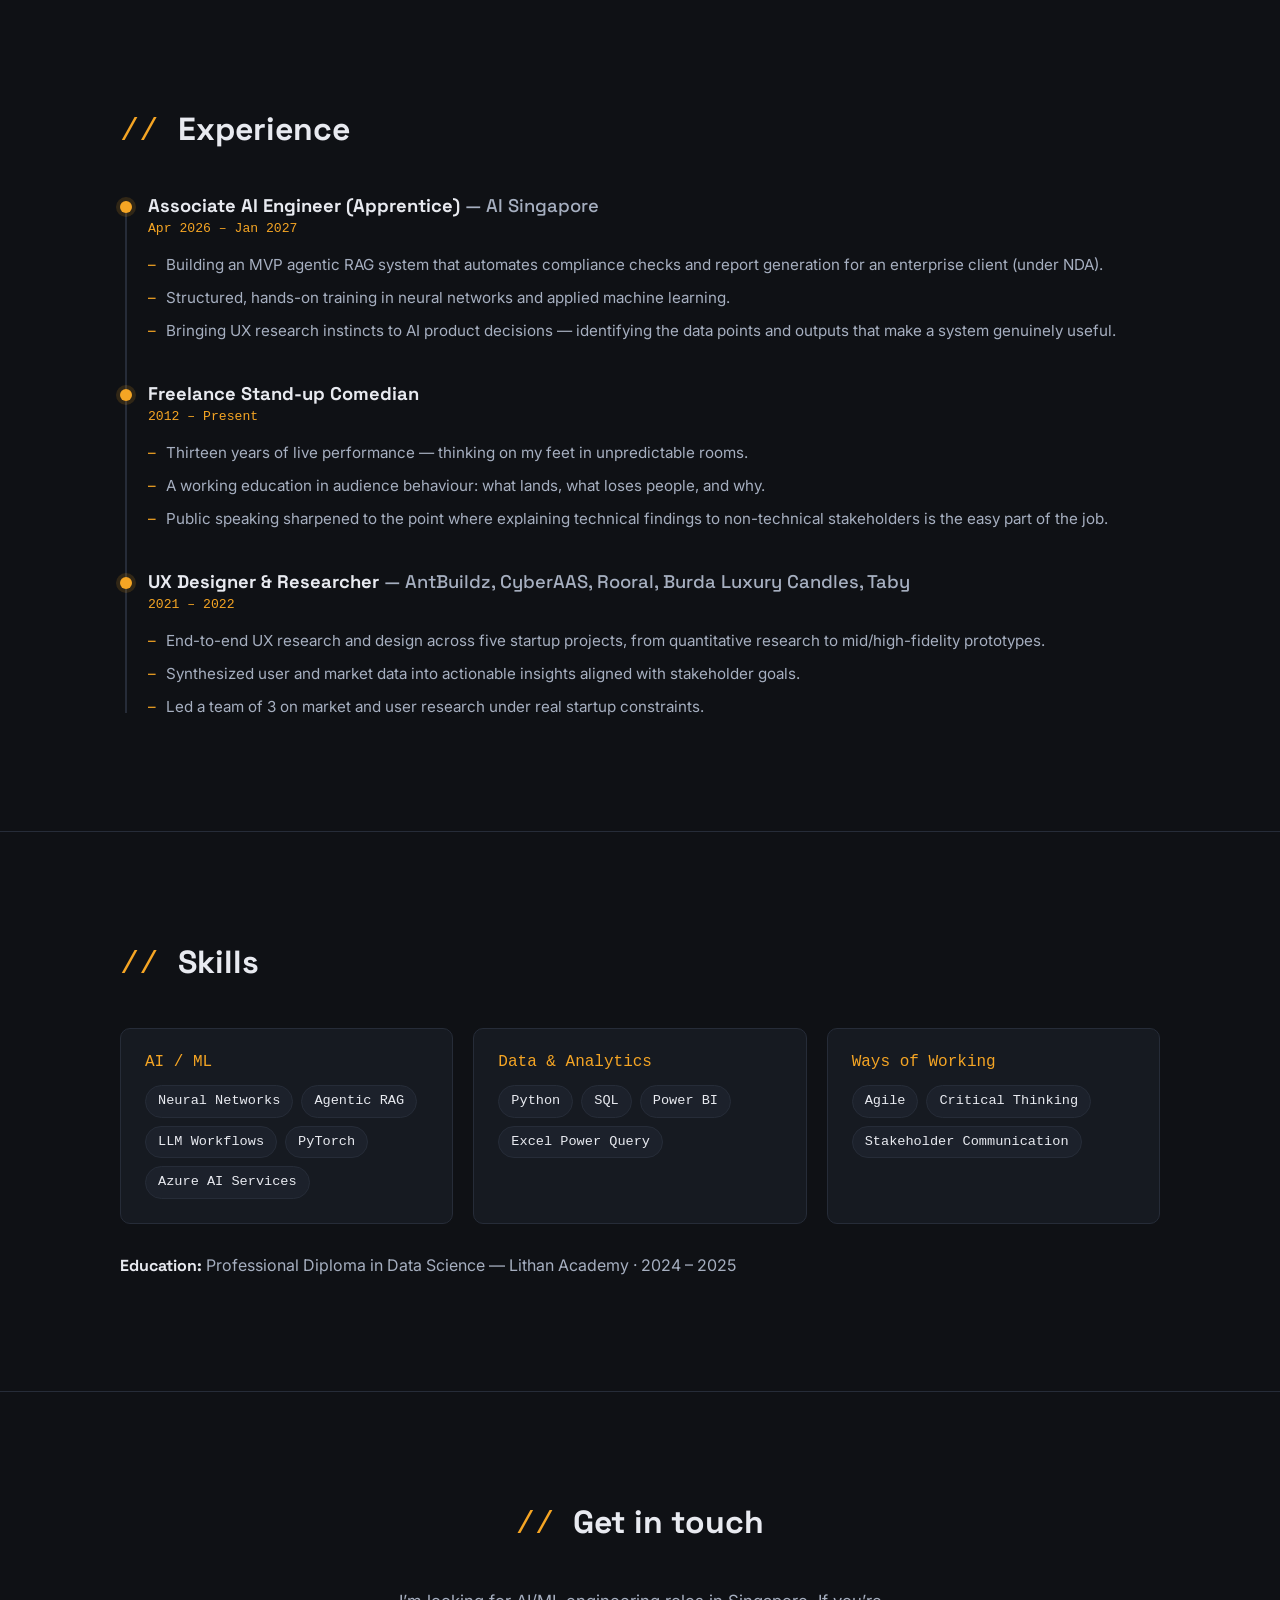
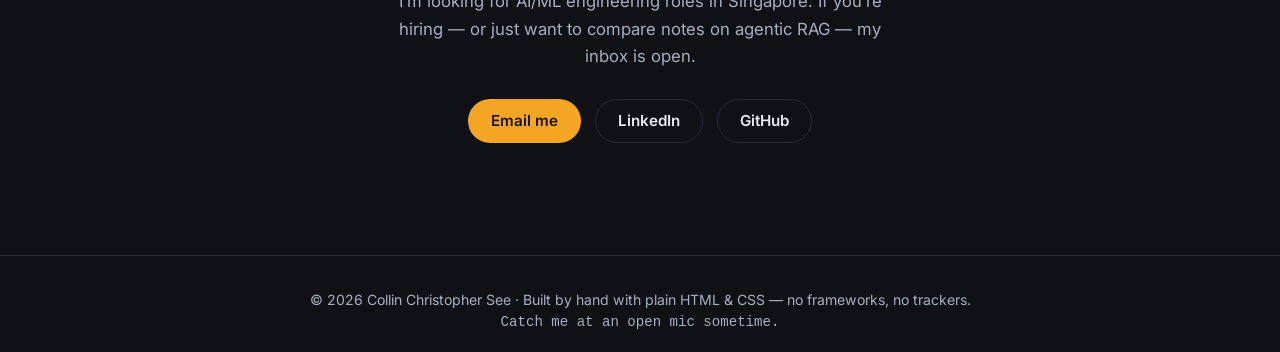
==== commit 3ff57971: "Add Body Map to featured projects Links the live demo (collinchris.github.io/body-map) and repo; upd" ====
--- a/index.html
+++ b/index.html
@@ -144,7 +144,7 @@
       <div class="container">
         <div class="section-head reveal">
           <h2 id="projects-title">Projects</h2>
-          <p>Two builds I&rsquo;m closest to, then a selection of ML pipelines — more on GitHub.</p>
+          <p>A few builds I&rsquo;m closest to, then a selection of ML pipelines — more on GitHub.</p>
         </div>
 
         <div class="cards-featured">
@@ -181,6 +181,26 @@
             </p>
             <ul class="tags" aria-label="Technologies used">
               <li>Python 3.12</li><li>uv</li><li>GitHub Actions</li><li>Telegram Bot API</li><li>Gemini API</li><li>pytest / mypy / ruff</li>
+            </ul>
+          </article>
+
+          <article class="card card-featured reveal" style="--i:2">
+            <div class="card-top">
+              <h3><a href="https://collinchris.github.io/body-map/" target="_blank" rel="noopener">Body Map — Interactive Anatomy Guide</a></h3>
+              <a class="card-ext" href="https://github.com/CollinChris/body-map" target="_blank" rel="noopener" aria-label="Body Map on GitHub">
+                <svg viewBox="0 0 24 24" width="18" height="18" fill="none" stroke="currentColor" stroke-width="2" stroke-linecap="round" stroke-linejoin="round" aria-hidden="true"><path d="M7 17 17 7M7 7h10v10"/></svg>
+              </a>
+            </div>
+            <p>
+              Click any body part on front/back muscular-anatomy views and get exercises,
+              stretches, yoga, and supplements for that area &mdash; 16 regions, each
+              recommendation linked to a reputable source article and supplements to an iHerb
+              search. A data-integrity script link-checks all 99 sources, so nothing ships with
+              a dead or invented URL. Fully static Next.js export with keyboard-accessible SVG
+              hotspots, deployed by GitHub Actions. Try the live demo.
+            </p>
+            <ul class="tags" aria-label="Technologies used">
+              <li>Next.js</li><li>TypeScript</li><li>Tailwind CSS</li><li>framer-motion</li><li>SVG</li><li>GitHub Actions</li>
             </ul>
           </article>
         </div>
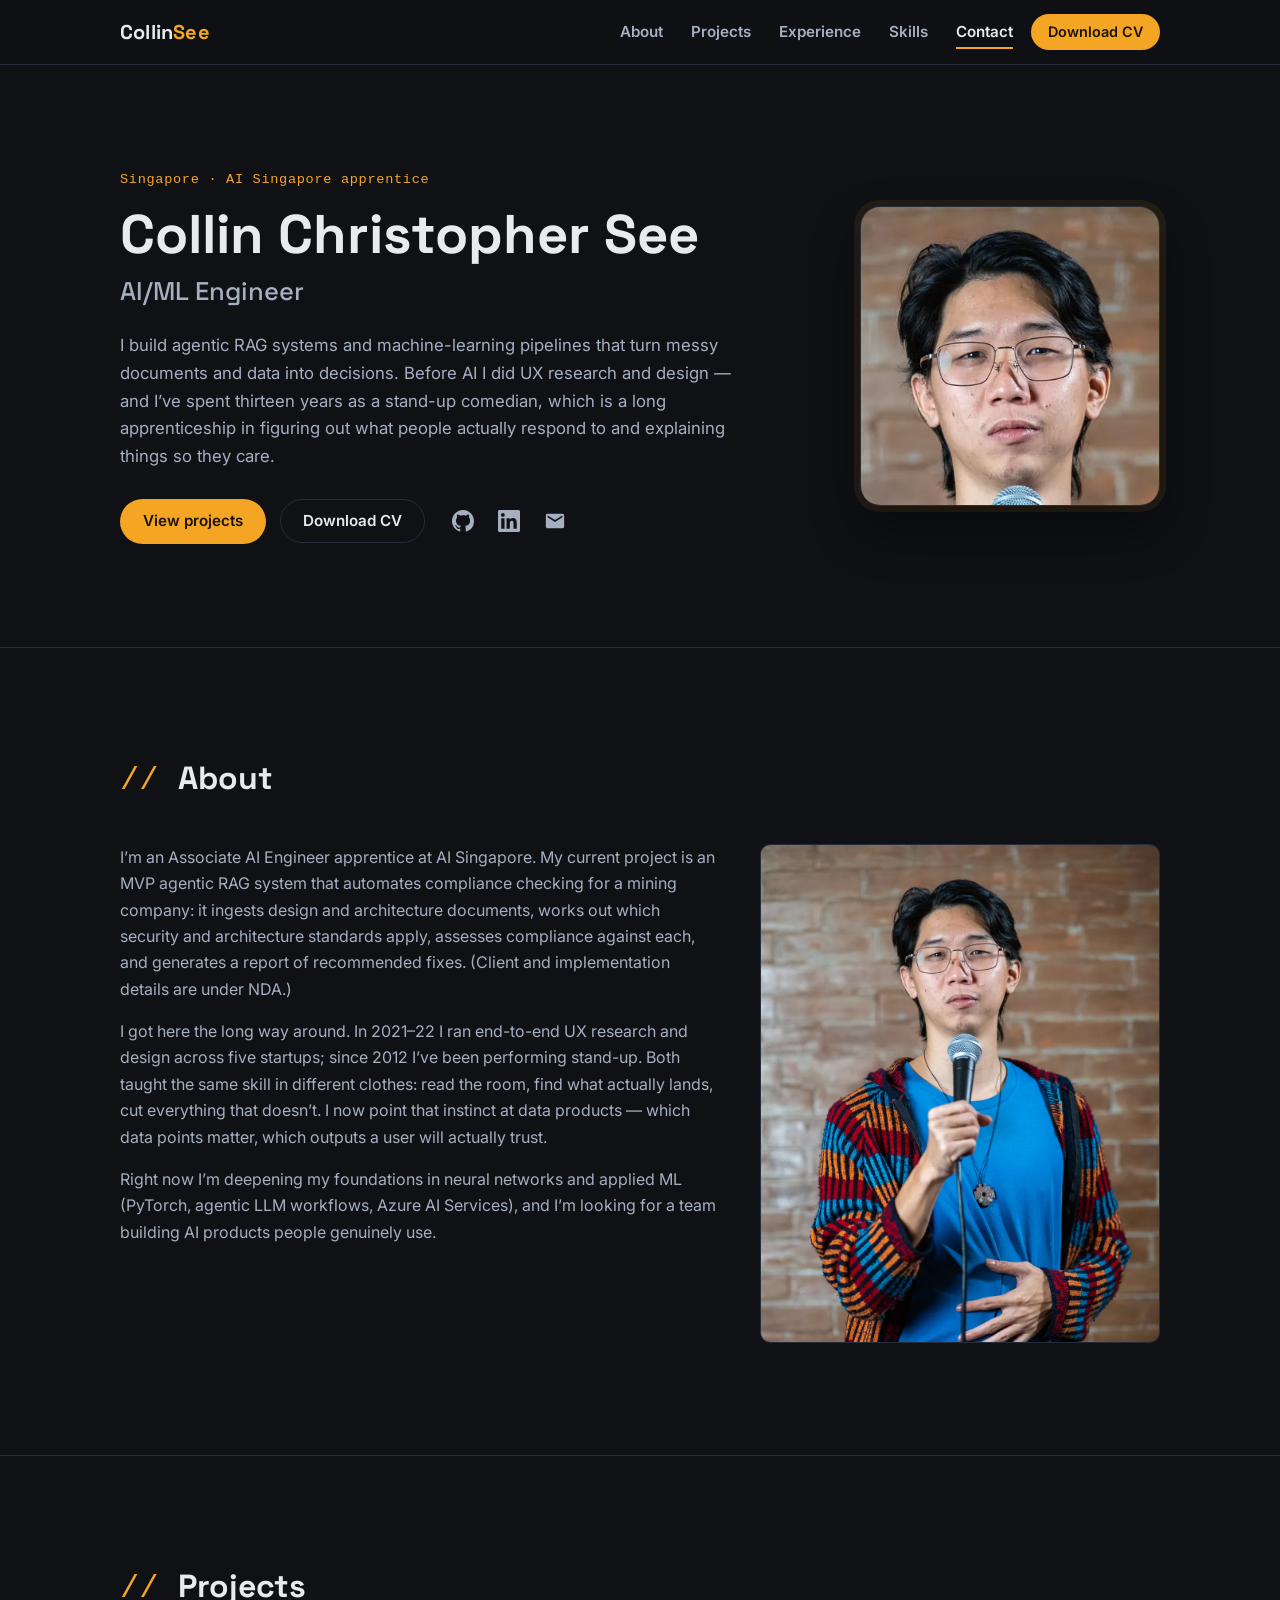
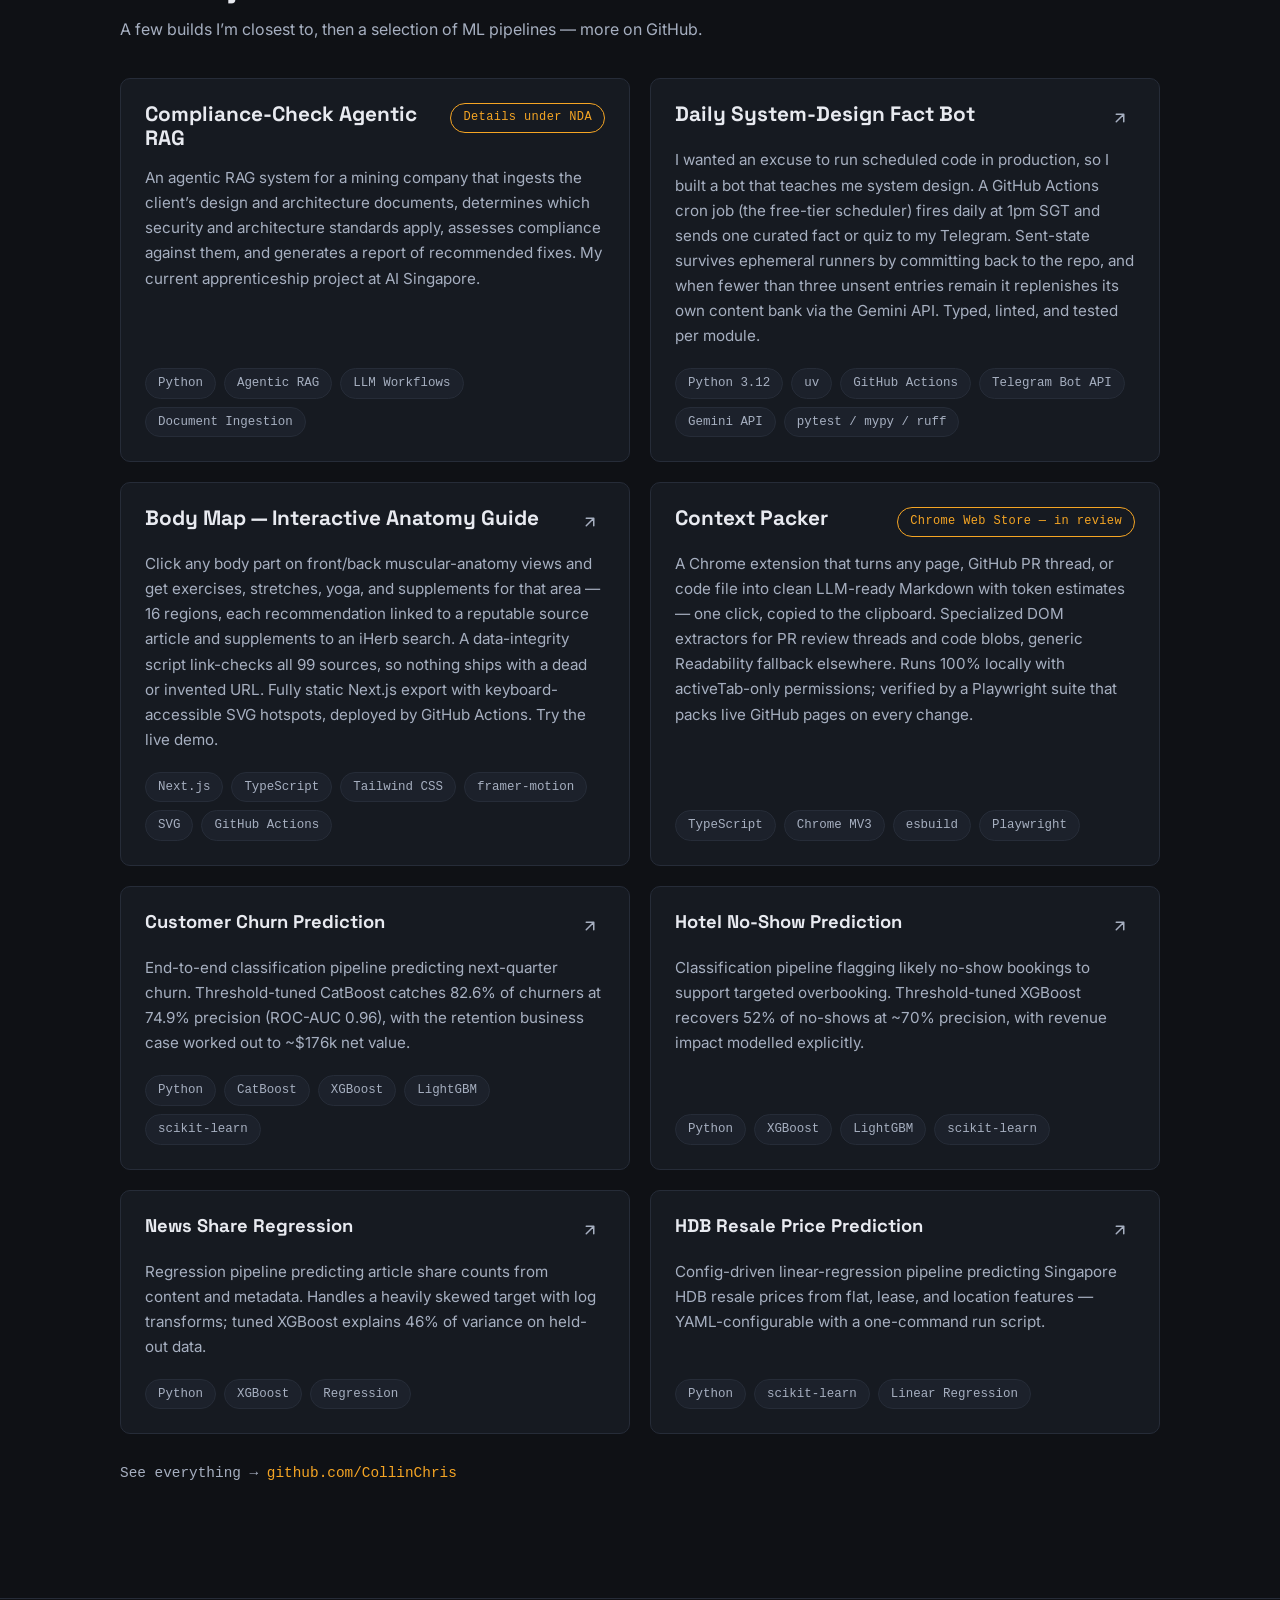
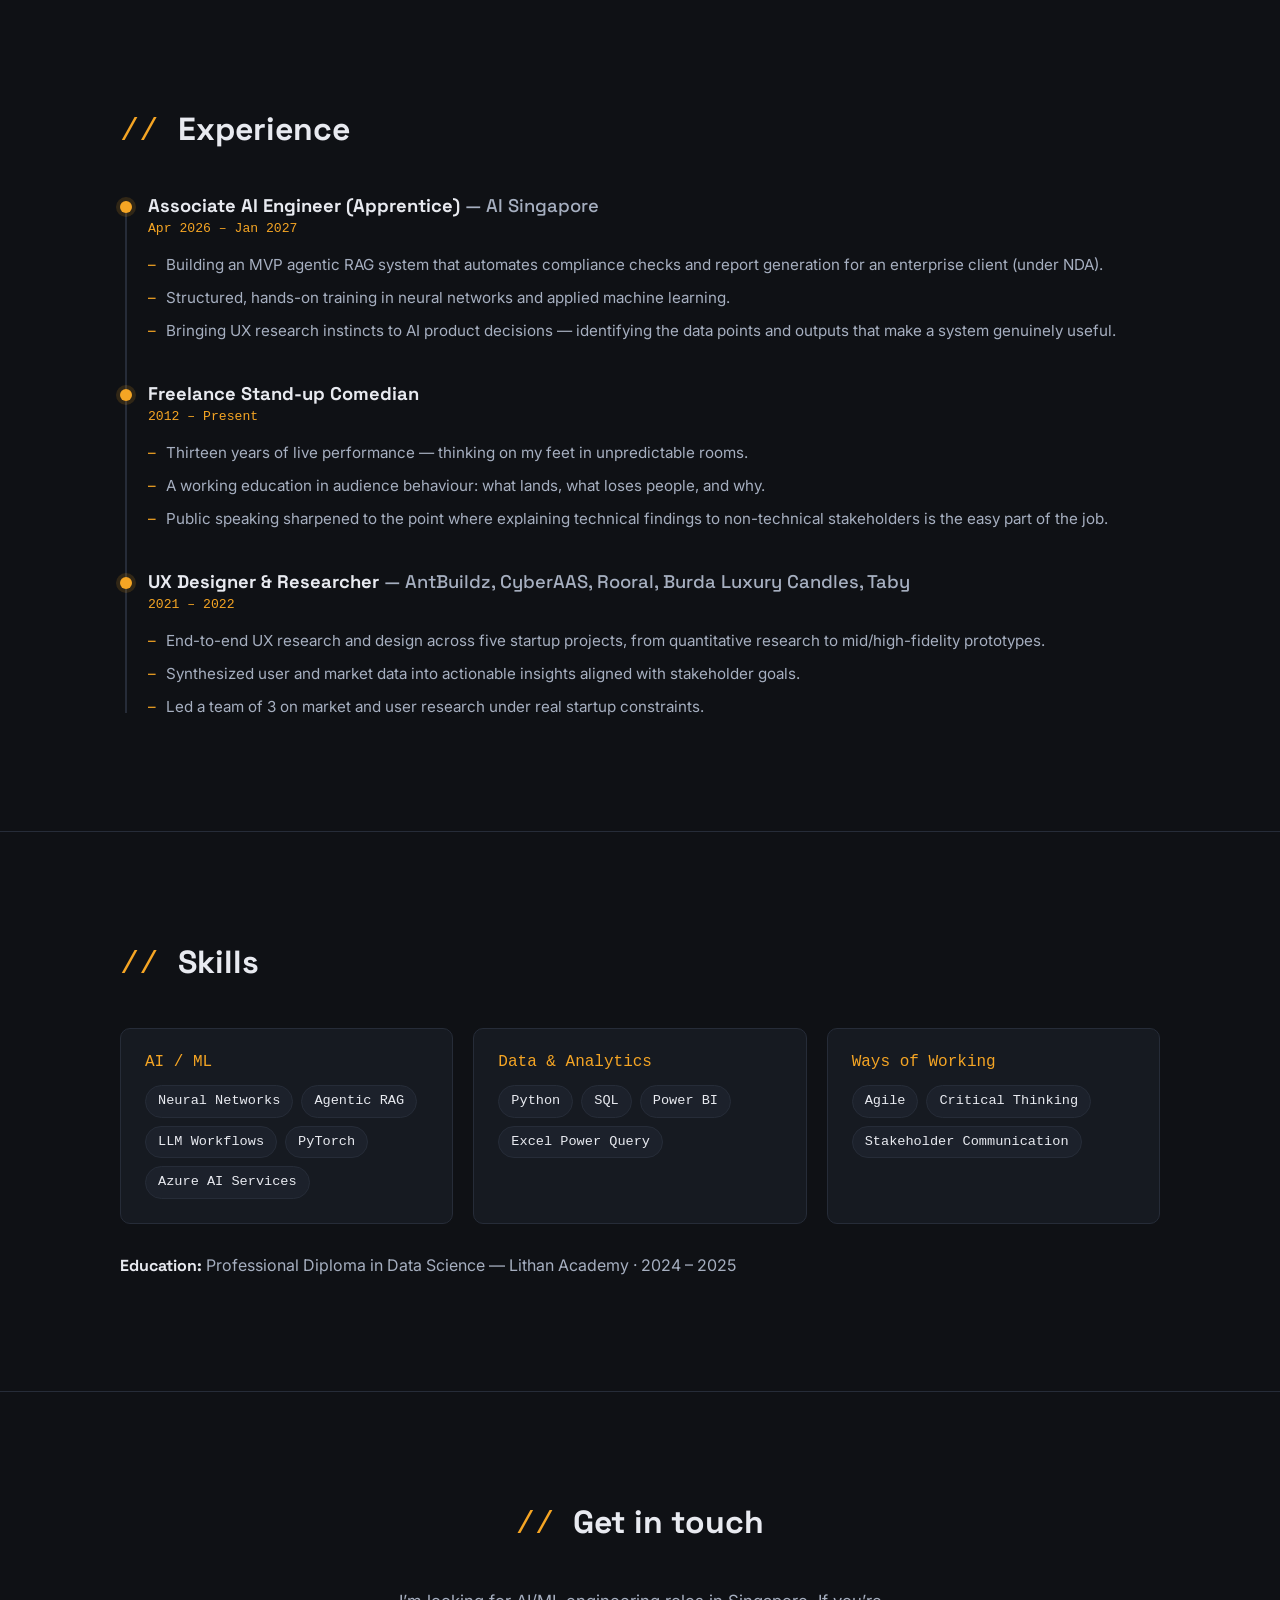
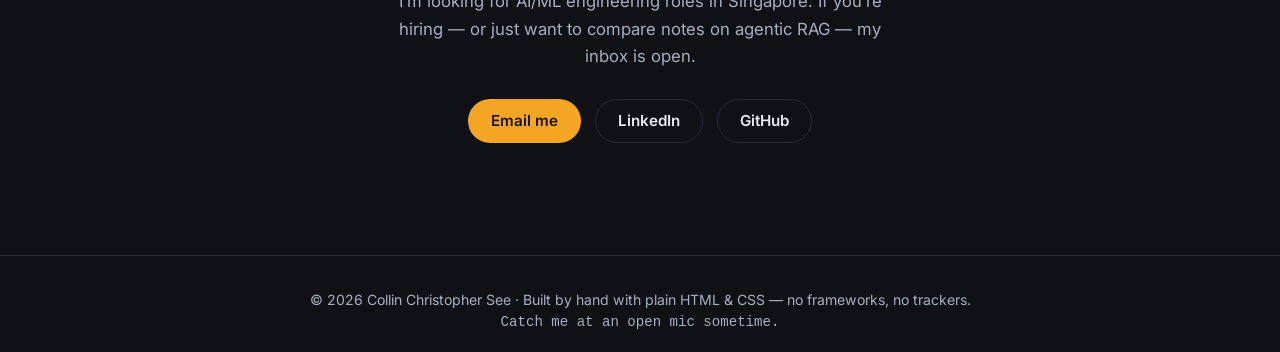
==== commit d90a1217: "Add Context Packer to featured projects (in-review badge) Co-Authored-By: Claude Fable 5 <noreply@an" ====
--- a/index.html
+++ b/index.html
@@ -203,6 +203,24 @@
               <li>Next.js</li><li>TypeScript</li><li>Tailwind CSS</li><li>framer-motion</li><li>SVG</li><li>GitHub Actions</li>
             </ul>
           </article>
+
+          <article class="card card-featured reveal" style="--i:3">
+            <div class="card-top">
+              <h3><a href="https://collinchris.github.io/context-packer/" target="_blank" rel="noopener">Context Packer</a></h3>
+              <span class="badge">Chrome Web Store — in review</span>
+            </div>
+            <p>
+              A Chrome extension that turns any page, GitHub PR thread, or code file into
+              clean LLM-ready Markdown with token estimates — one click, copied to the
+              clipboard. Specialized DOM extractors for PR review threads and code blobs,
+              generic Readability fallback elsewhere. Runs 100% locally with activeTab-only
+              permissions; verified by a Playwright suite that packs live GitHub pages on
+              every change.
+            </p>
+            <ul class="tags" aria-label="Technologies used">
+              <li>TypeScript</li><li>Chrome MV3</li><li>esbuild</li><li>Playwright</li>
+            </ul>
+          </article>
         </div>
 
         <div class="grid">
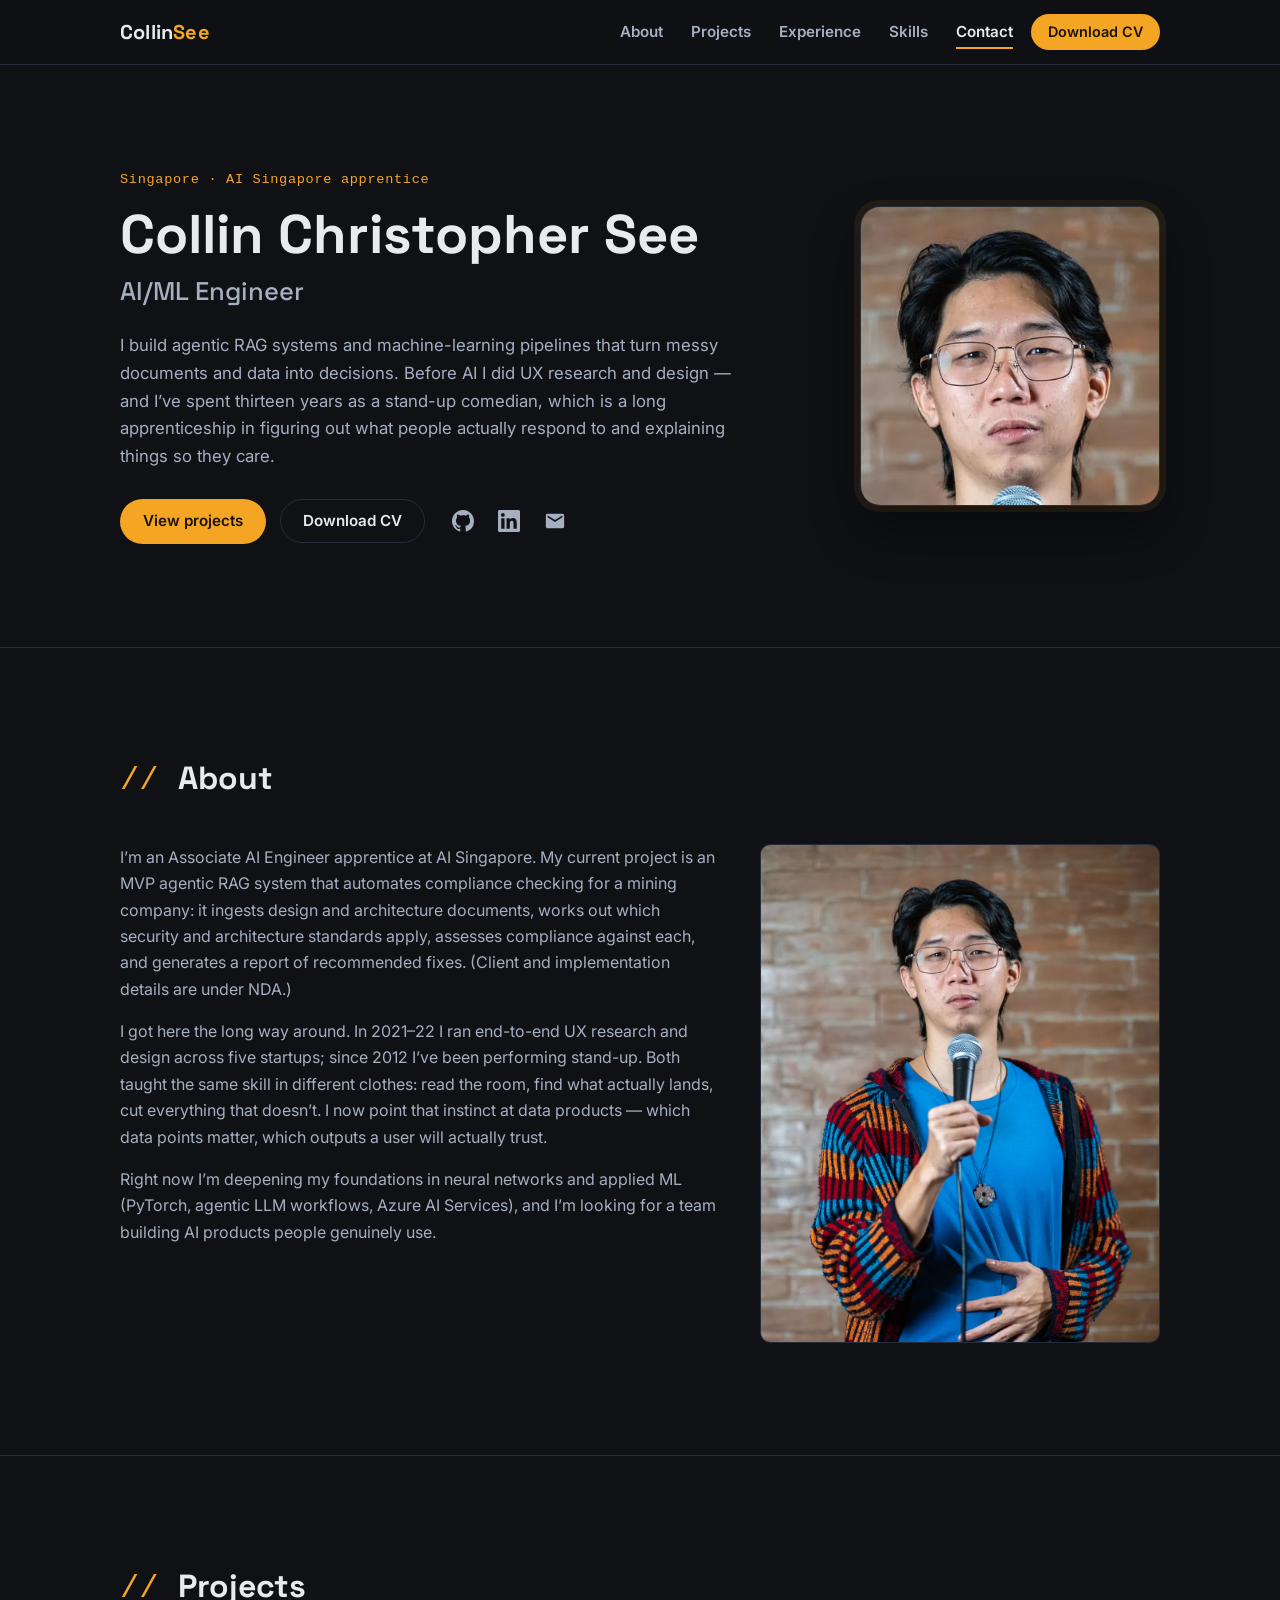
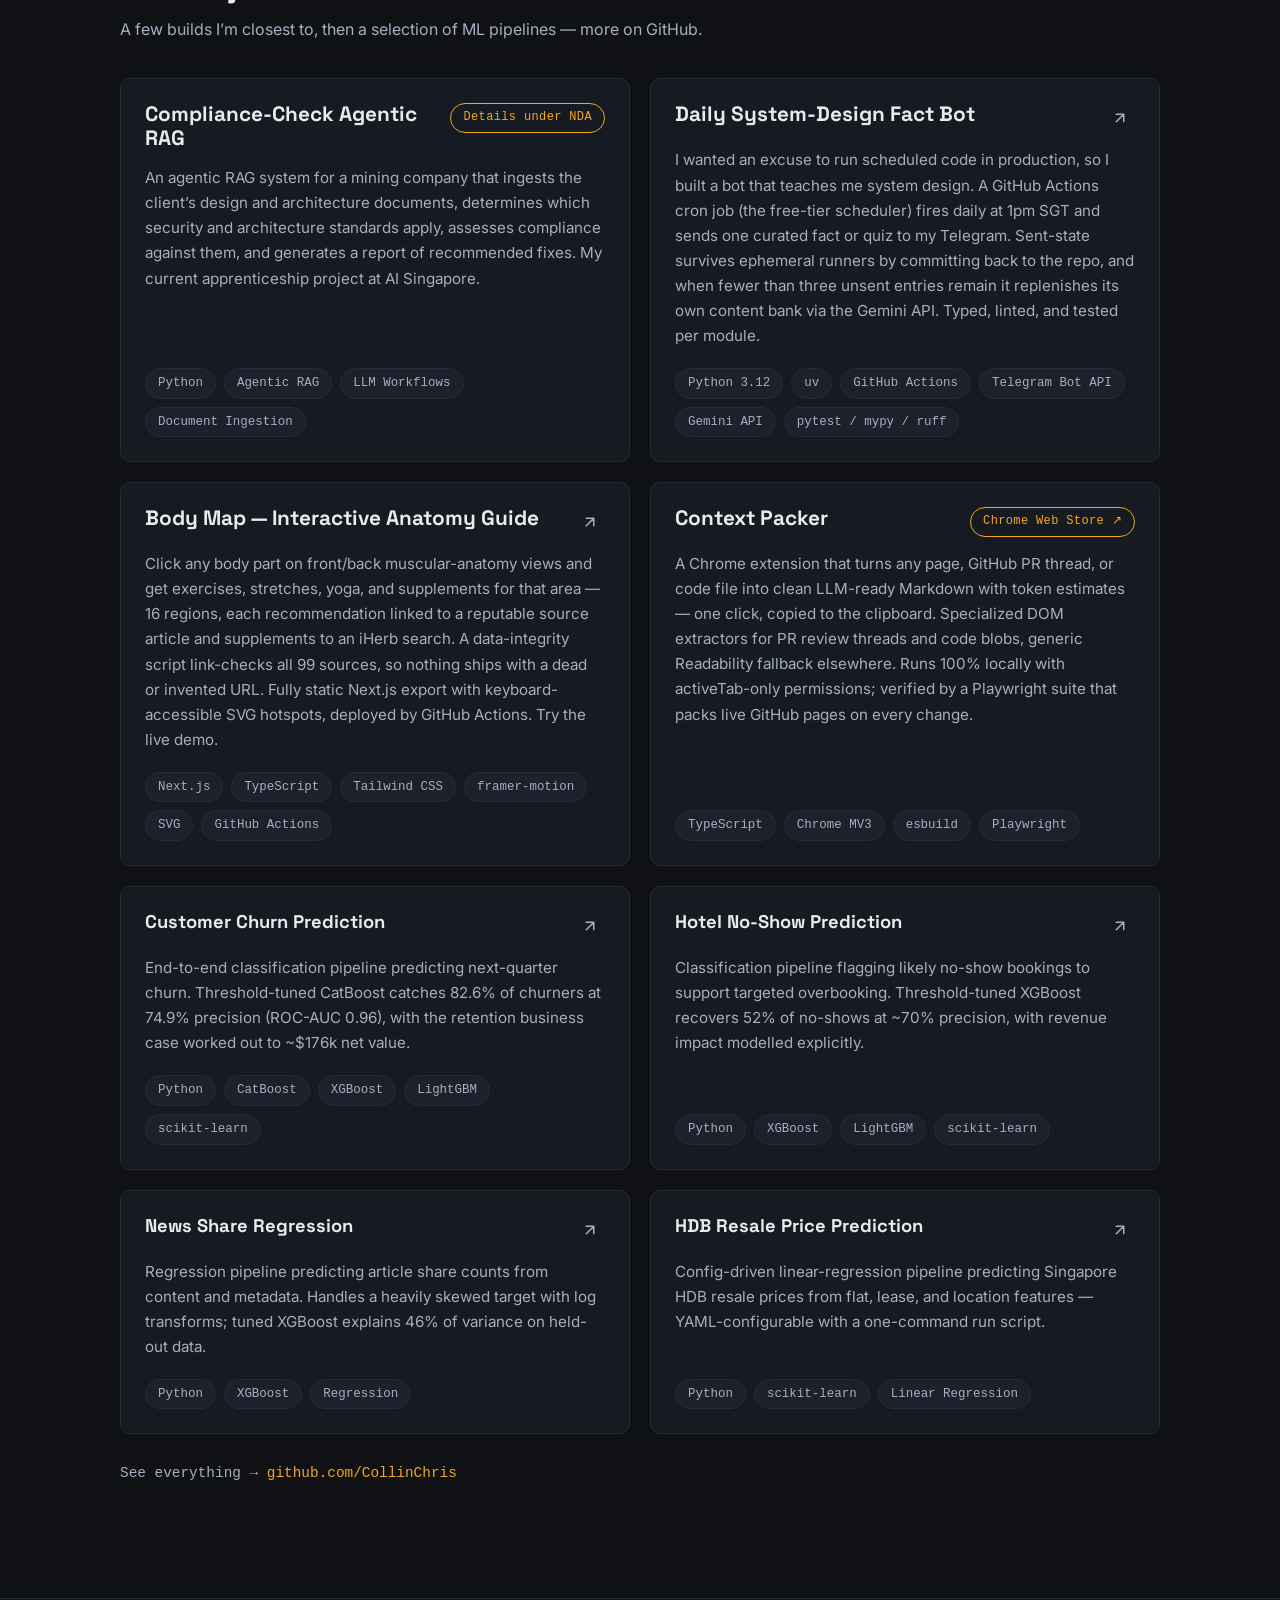
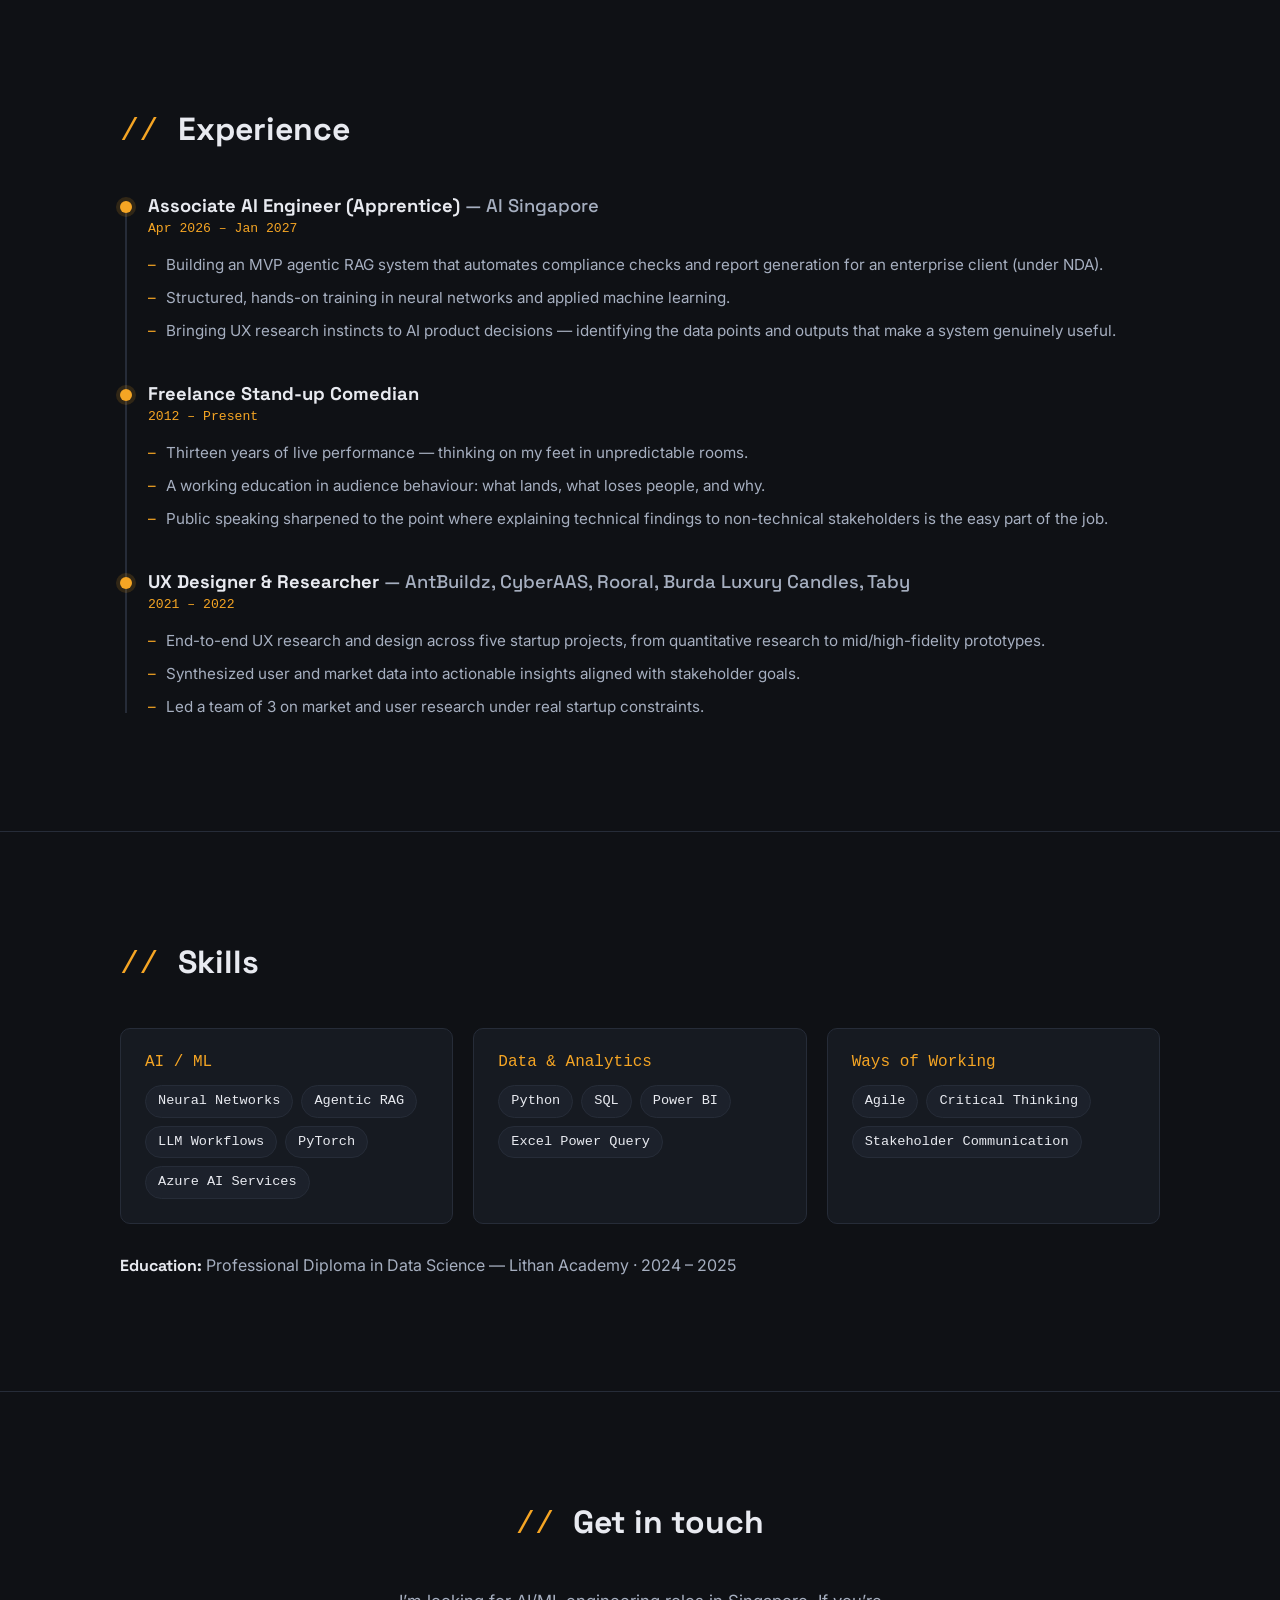
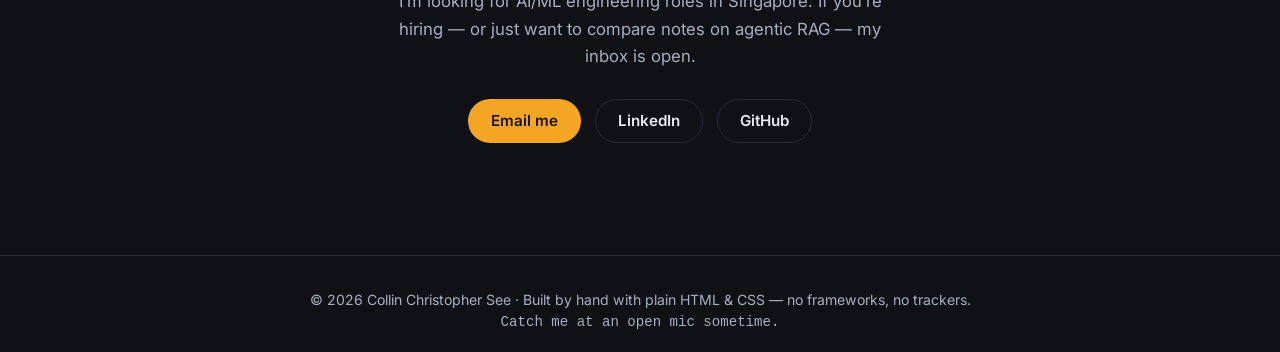
==== commit 8870195d: "Context Packer is live: Add-to-Chrome CTA + store-linked portfolio badge Co-Authored-By: Claude Fabl" ====
--- a/index.html
+++ b/index.html
@@ -207,7 +207,7 @@
           <article class="card card-featured reveal" style="--i:3">
             <div class="card-top">
               <h3><a href="https://collinchris.github.io/context-packer/" target="_blank" rel="noopener">Context Packer</a></h3>
-              <span class="badge">Chrome Web Store — in review</span>
+              <a class="badge" href="https://chromewebstore.google.com/detail/context-packer-%E2%80%94-pages-pr/kkhafomagjdpdmlpngbjgjemefbimelj" target="_blank" rel="noopener">Chrome Web Store ↗</a>
             </div>
             <p>
               A Chrome extension that turns any page, GitHub PR thread, or code file into
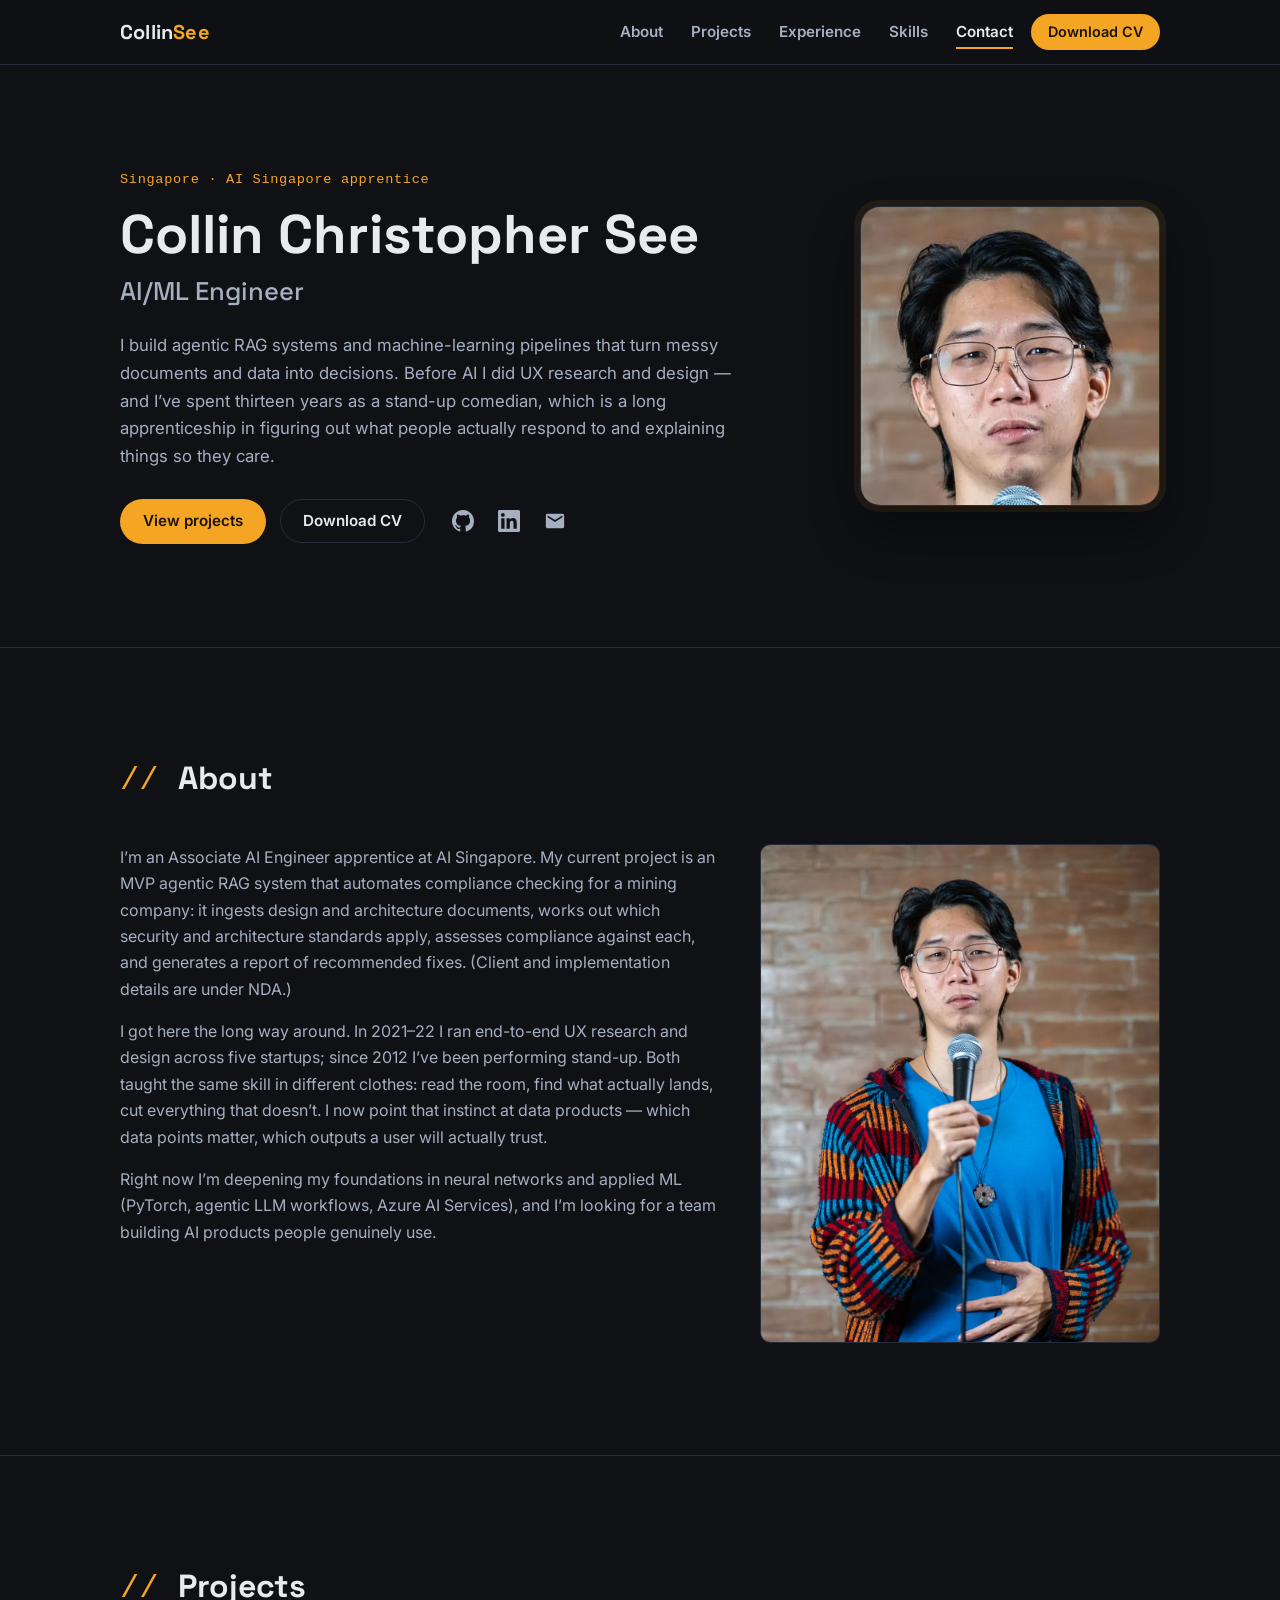
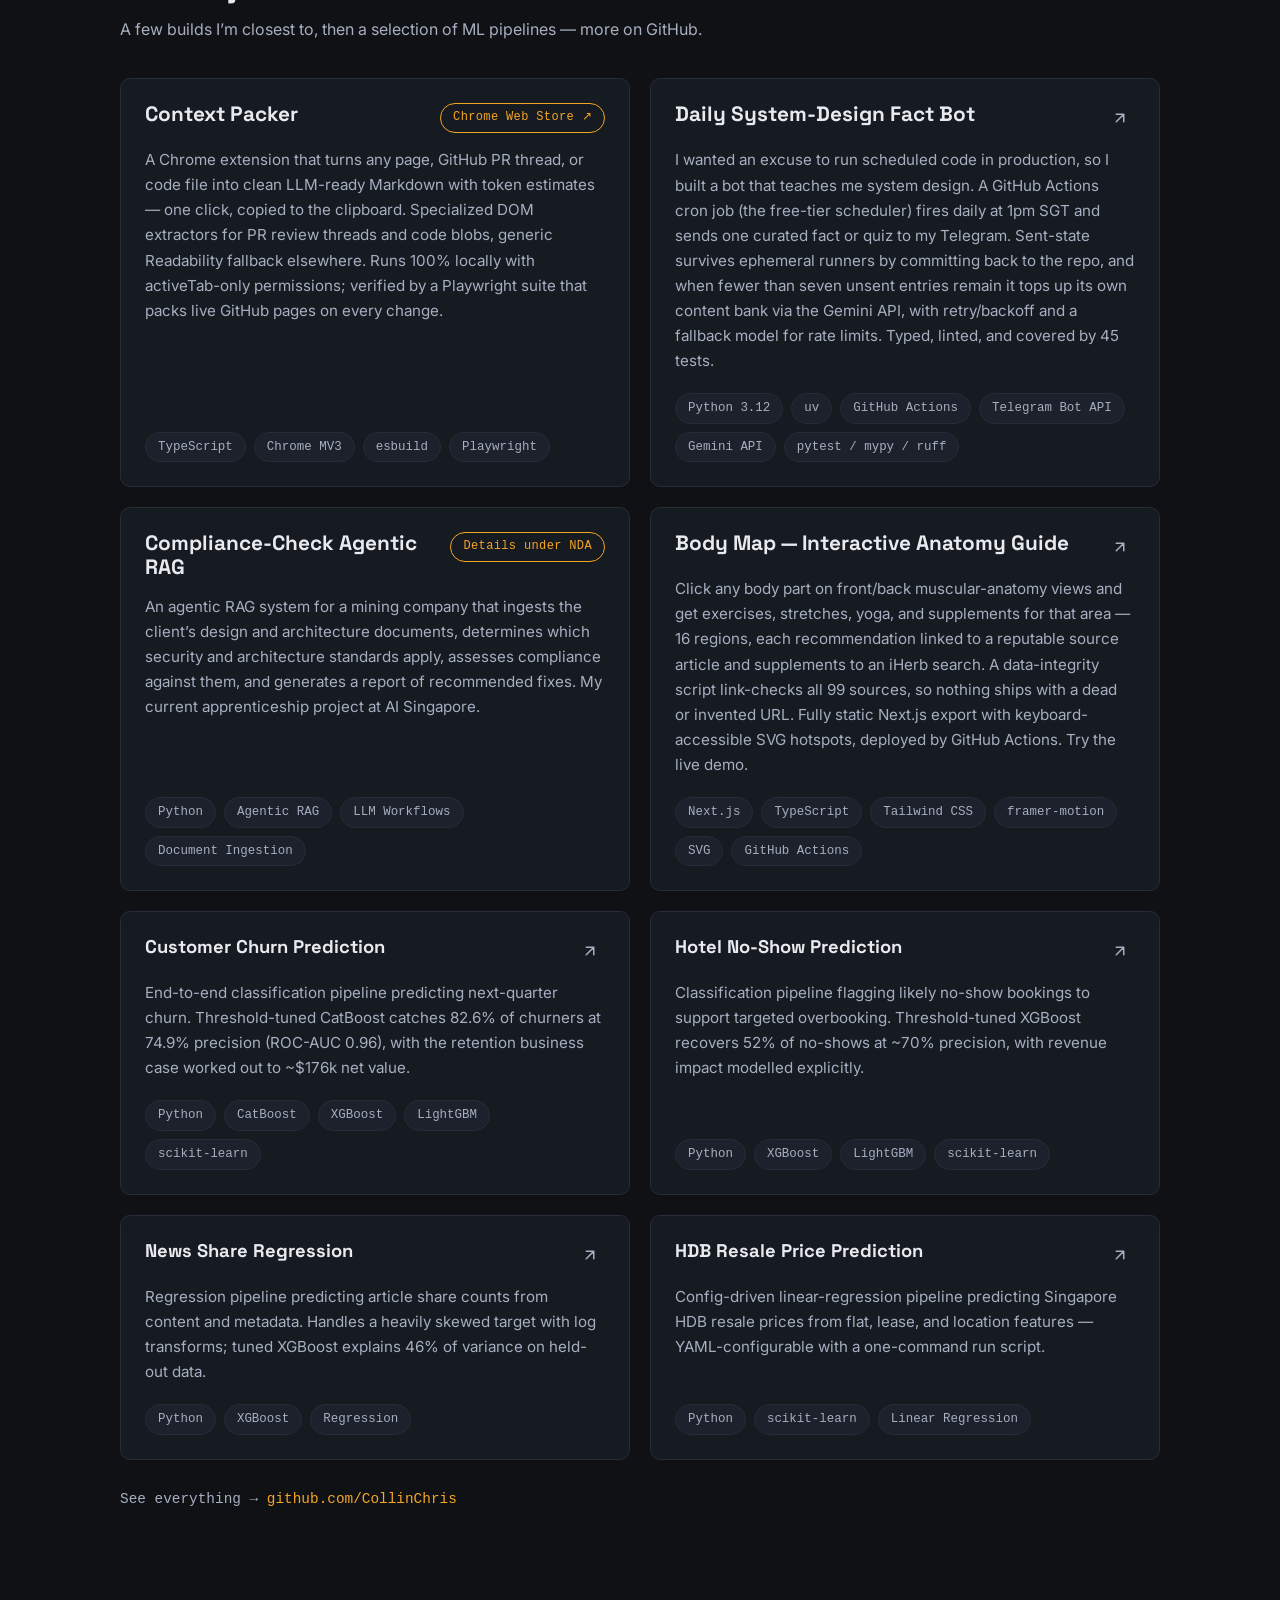
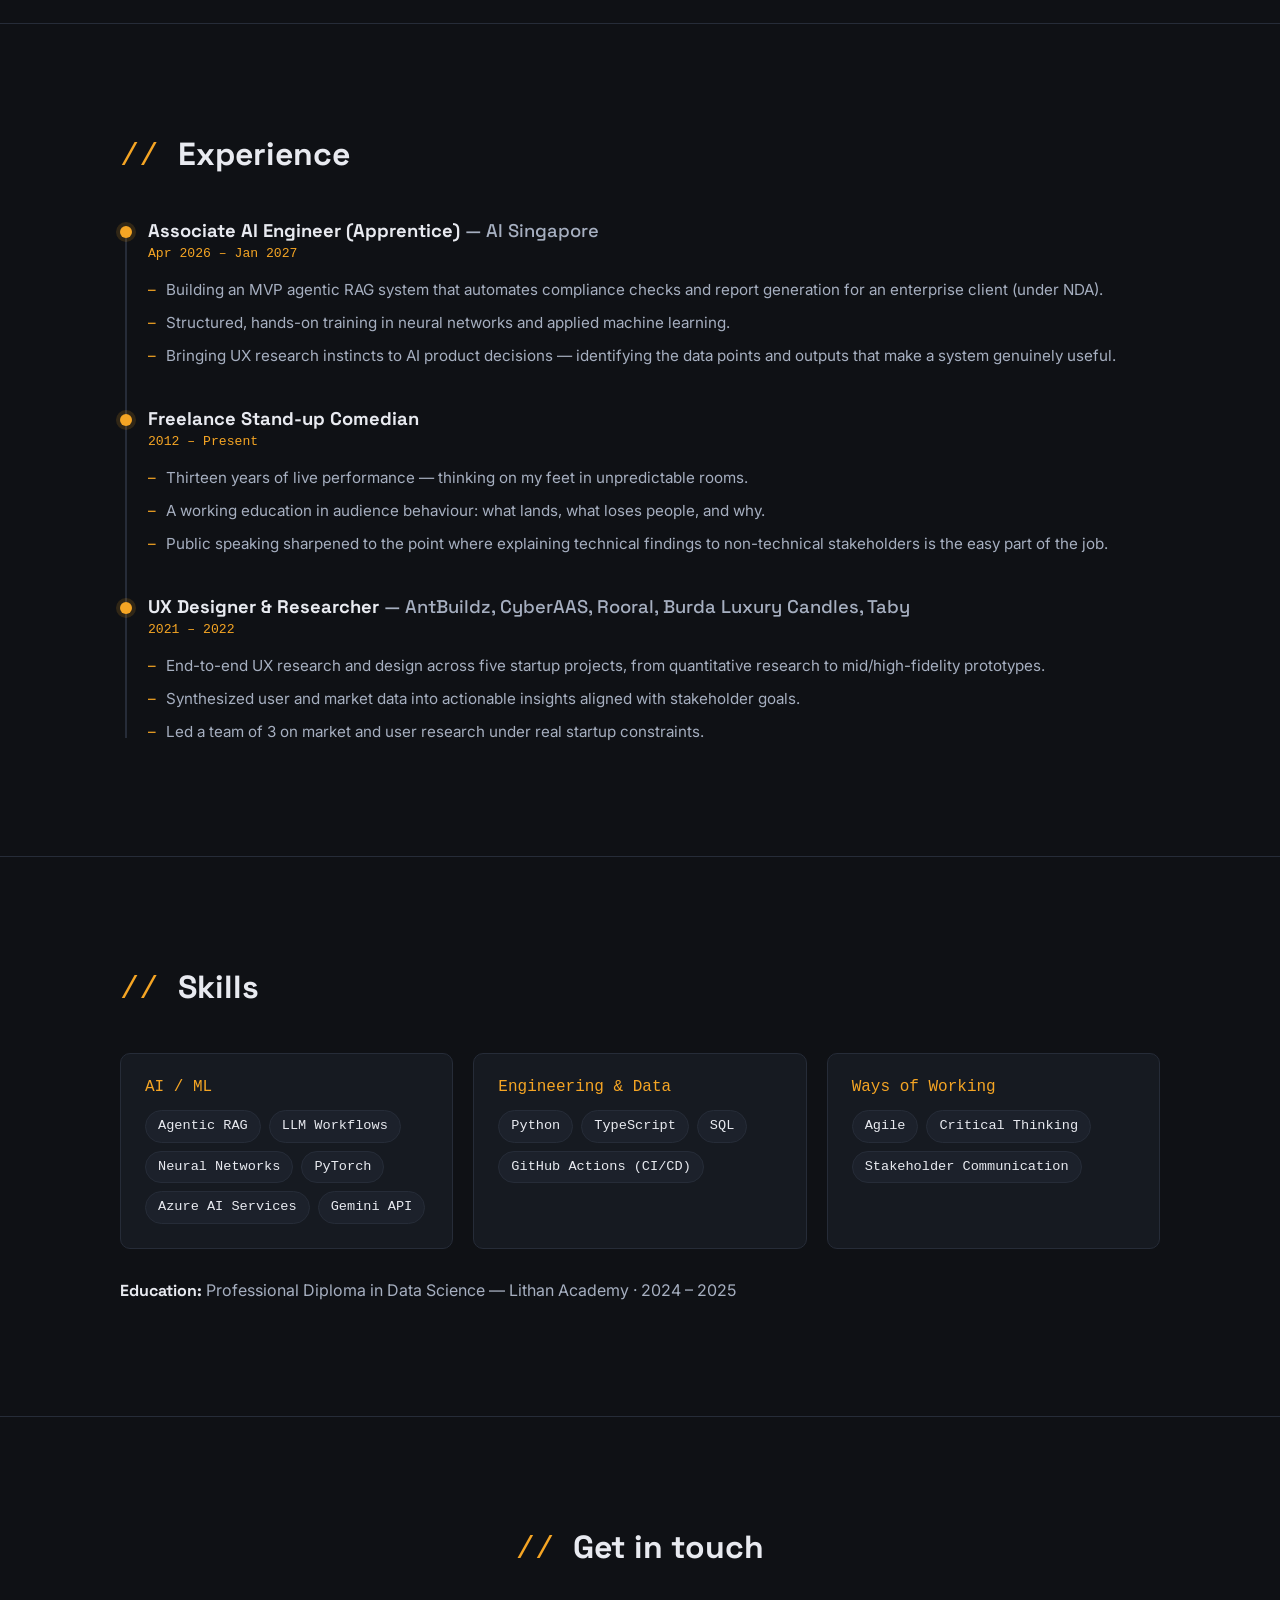
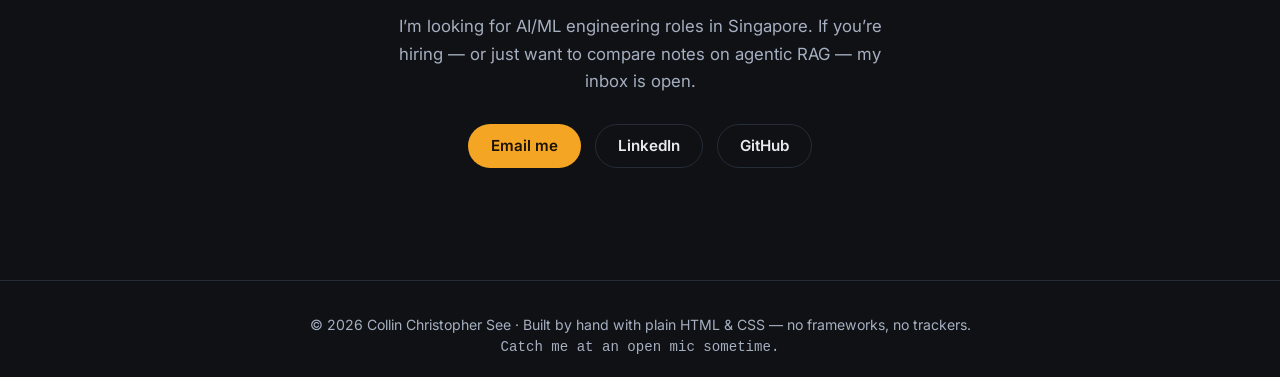
==== commit 7f2139fc: "Lead with projects: reorder featured cards, update CV and skills - Feature Context Packer and the fa" ====
--- a/index.html
+++ b/index.html
@@ -148,7 +148,45 @@
         </div>
 
         <div class="cards-featured">
+
           <article class="card card-featured reveal">
+            <div class="card-top">
+              <h3><a href="https://collinchris.github.io/context-packer/" target="_blank" rel="noopener">Context Packer</a></h3>
+              <a class="badge" href="https://chromewebstore.google.com/detail/context-packer-%E2%80%94-pages-pr/kkhafomagjdpdmlpngbjgjemefbimelj" target="_blank" rel="noopener">Chrome Web Store ↗</a>
+            </div>
+            <p>
+              A Chrome extension that turns any page, GitHub PR thread, or code file into
+              clean LLM-ready Markdown with token estimates — one click, copied to the
+              clipboard. Specialized DOM extractors for PR review threads and code blobs,
+              generic Readability fallback elsewhere. Runs 100% locally with activeTab-only
+              permissions; verified by a Playwright suite that packs live GitHub pages on
+              every change.
+            </p>
+            <ul class="tags" aria-label="Technologies used">
+              <li>TypeScript</li><li>Chrome MV3</li><li>esbuild</li><li>Playwright</li>
+            </ul>
+          </article>
+
+          <article class="card card-featured reveal" style="--i:1">
+            <div class="card-top">
+              <h3><a href="https://github.com/CollinChris/systemdesign" target="_blank" rel="noopener">Daily System-Design Fact Bot</a></h3>
+              <a class="card-ext" href="https://github.com/CollinChris/systemdesign" target="_blank" rel="noopener" aria-label="Daily System-Design Fact Bot on GitHub">
+                <svg viewBox="0 0 24 24" width="18" height="18" fill="none" stroke="currentColor" stroke-width="2" stroke-linecap="round" stroke-linejoin="round" aria-hidden="true"><path d="M7 17 17 7M7 7h10v10"/></svg>
+              </a>
+            </div>
+            <p>
+              I wanted an excuse to run scheduled code in production, so I built a bot that teaches
+              me system design. A GitHub Actions cron job (the free-tier scheduler) fires daily at
+              1pm SGT and sends one curated fact or quiz to my Telegram. Sent-state survives
+              ephemeral runners by committing back to the repo, and when fewer than seven unsent
+              entries remain it tops up its own content bank via the Gemini API, with retry/backoff
+              and a fallback model for rate limits. Typed, linted, and covered by 45 tests.
+            </p>
+            <ul class="tags" aria-label="Technologies used">
+              <li>Python 3.12</li><li>uv</li><li>GitHub Actions</li><li>Telegram Bot API</li><li>Gemini API</li><li>pytest / mypy / ruff</li>
+            </ul>
+          </article>
+          <article class="card card-featured reveal" style="--i:2">
             <div class="card-top">
               <h3>Compliance-Check Agentic RAG</h3>
               <span class="badge">Details under NDA</span>
@@ -164,27 +202,7 @@
             </ul>
           </article>
 
-          <article class="card card-featured reveal" style="--i:1">
-            <div class="card-top">
-              <h3><a href="https://github.com/CollinChris/systemdesign" target="_blank" rel="noopener">Daily System-Design Fact Bot</a></h3>
-              <a class="card-ext" href="https://github.com/CollinChris/systemdesign" target="_blank" rel="noopener" aria-label="Daily System-Design Fact Bot on GitHub">
-                <svg viewBox="0 0 24 24" width="18" height="18" fill="none" stroke="currentColor" stroke-width="2" stroke-linecap="round" stroke-linejoin="round" aria-hidden="true"><path d="M7 17 17 7M7 7h10v10"/></svg>
-              </a>
-            </div>
-            <p>
-              I wanted an excuse to run scheduled code in production, so I built a bot that teaches
-              me system design. A GitHub Actions cron job (the free-tier scheduler) fires daily at
-              1pm SGT and sends one curated fact or quiz to my Telegram. Sent-state survives
-              ephemeral runners by committing back to the repo, and when fewer than three unsent
-              entries remain it replenishes its own content bank via the Gemini API. Typed, linted,
-              and tested per module.
-            </p>
-            <ul class="tags" aria-label="Technologies used">
-              <li>Python 3.12</li><li>uv</li><li>GitHub Actions</li><li>Telegram Bot API</li><li>Gemini API</li><li>pytest / mypy / ruff</li>
-            </ul>
-          </article>
-
-          <article class="card card-featured reveal" style="--i:2">
+          <article class="card card-featured reveal" style="--i:3">
             <div class="card-top">
               <h3><a href="https://collinchris.github.io/body-map/" target="_blank" rel="noopener">Body Map — Interactive Anatomy Guide</a></h3>
               <a class="card-ext" href="https://github.com/CollinChris/body-map" target="_blank" rel="noopener" aria-label="Body Map on GitHub">
@@ -201,24 +219,6 @@
             </p>
             <ul class="tags" aria-label="Technologies used">
               <li>Next.js</li><li>TypeScript</li><li>Tailwind CSS</li><li>framer-motion</li><li>SVG</li><li>GitHub Actions</li>
-            </ul>
-          </article>
-
-          <article class="card card-featured reveal" style="--i:3">
-            <div class="card-top">
-              <h3><a href="https://collinchris.github.io/context-packer/" target="_blank" rel="noopener">Context Packer</a></h3>
-              <a class="badge" href="https://chromewebstore.google.com/detail/context-packer-%E2%80%94-pages-pr/kkhafomagjdpdmlpngbjgjemefbimelj" target="_blank" rel="noopener">Chrome Web Store ↗</a>
-            </div>
-            <p>
-              A Chrome extension that turns any page, GitHub PR thread, or code file into
-              clean LLM-ready Markdown with token estimates — one click, copied to the
-              clipboard. Specialized DOM extractors for PR review threads and code blobs,
-              generic Readability fallback elsewhere. Runs 100% locally with activeTab-only
-              permissions; verified by a Playwright suite that packs live GitHub pages on
-              every change.
-            </p>
-            <ul class="tags" aria-label="Technologies used">
-              <li>TypeScript</li><li>Chrome MV3</li><li>esbuild</li><li>Playwright</li>
             </ul>
           </article>
         </div>
@@ -346,13 +346,13 @@
           <div class="skill-group reveal">
             <h3>AI / ML</h3>
             <ul class="chips">
-              <li>Neural Networks</li><li>Agentic RAG</li><li>LLM Workflows</li><li>PyTorch</li><li>Azure AI Services</li>
+              <li>Agentic RAG</li><li>LLM Workflows</li><li>Neural Networks</li><li>PyTorch</li><li>Azure AI Services</li><li>Gemini API</li>
             </ul>
           </div>
           <div class="skill-group reveal" style="--i:1">
-            <h3>Data &amp; Analytics</h3>
+            <h3>Engineering &amp; Data</h3>
             <ul class="chips">
-              <li>Python</li><li>SQL</li><li>Power BI</li><li>Excel Power Query</li>
+              <li>Python</li><li>TypeScript</li><li>SQL</li><li>GitHub Actions (CI/CD)</li>
             </ul>
           </div>
           <div class="skill-group reveal" style="--i:2">
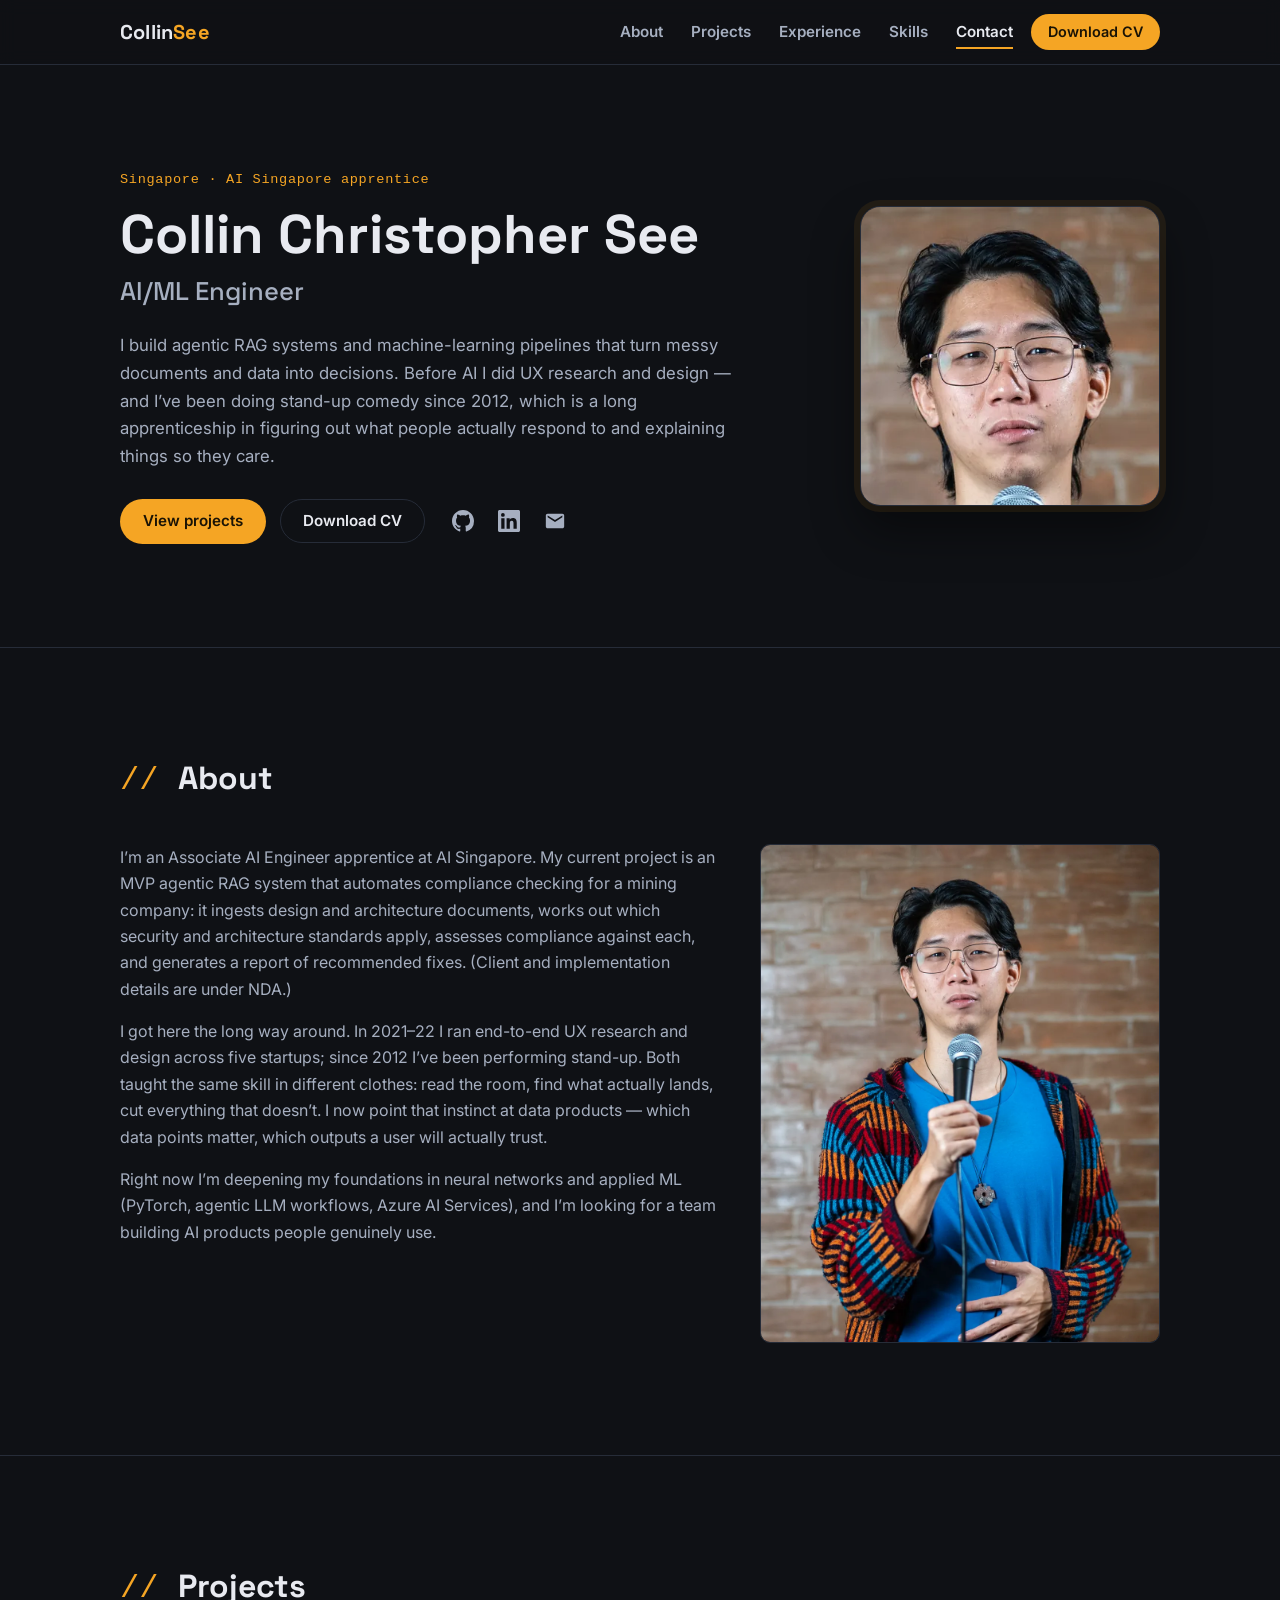
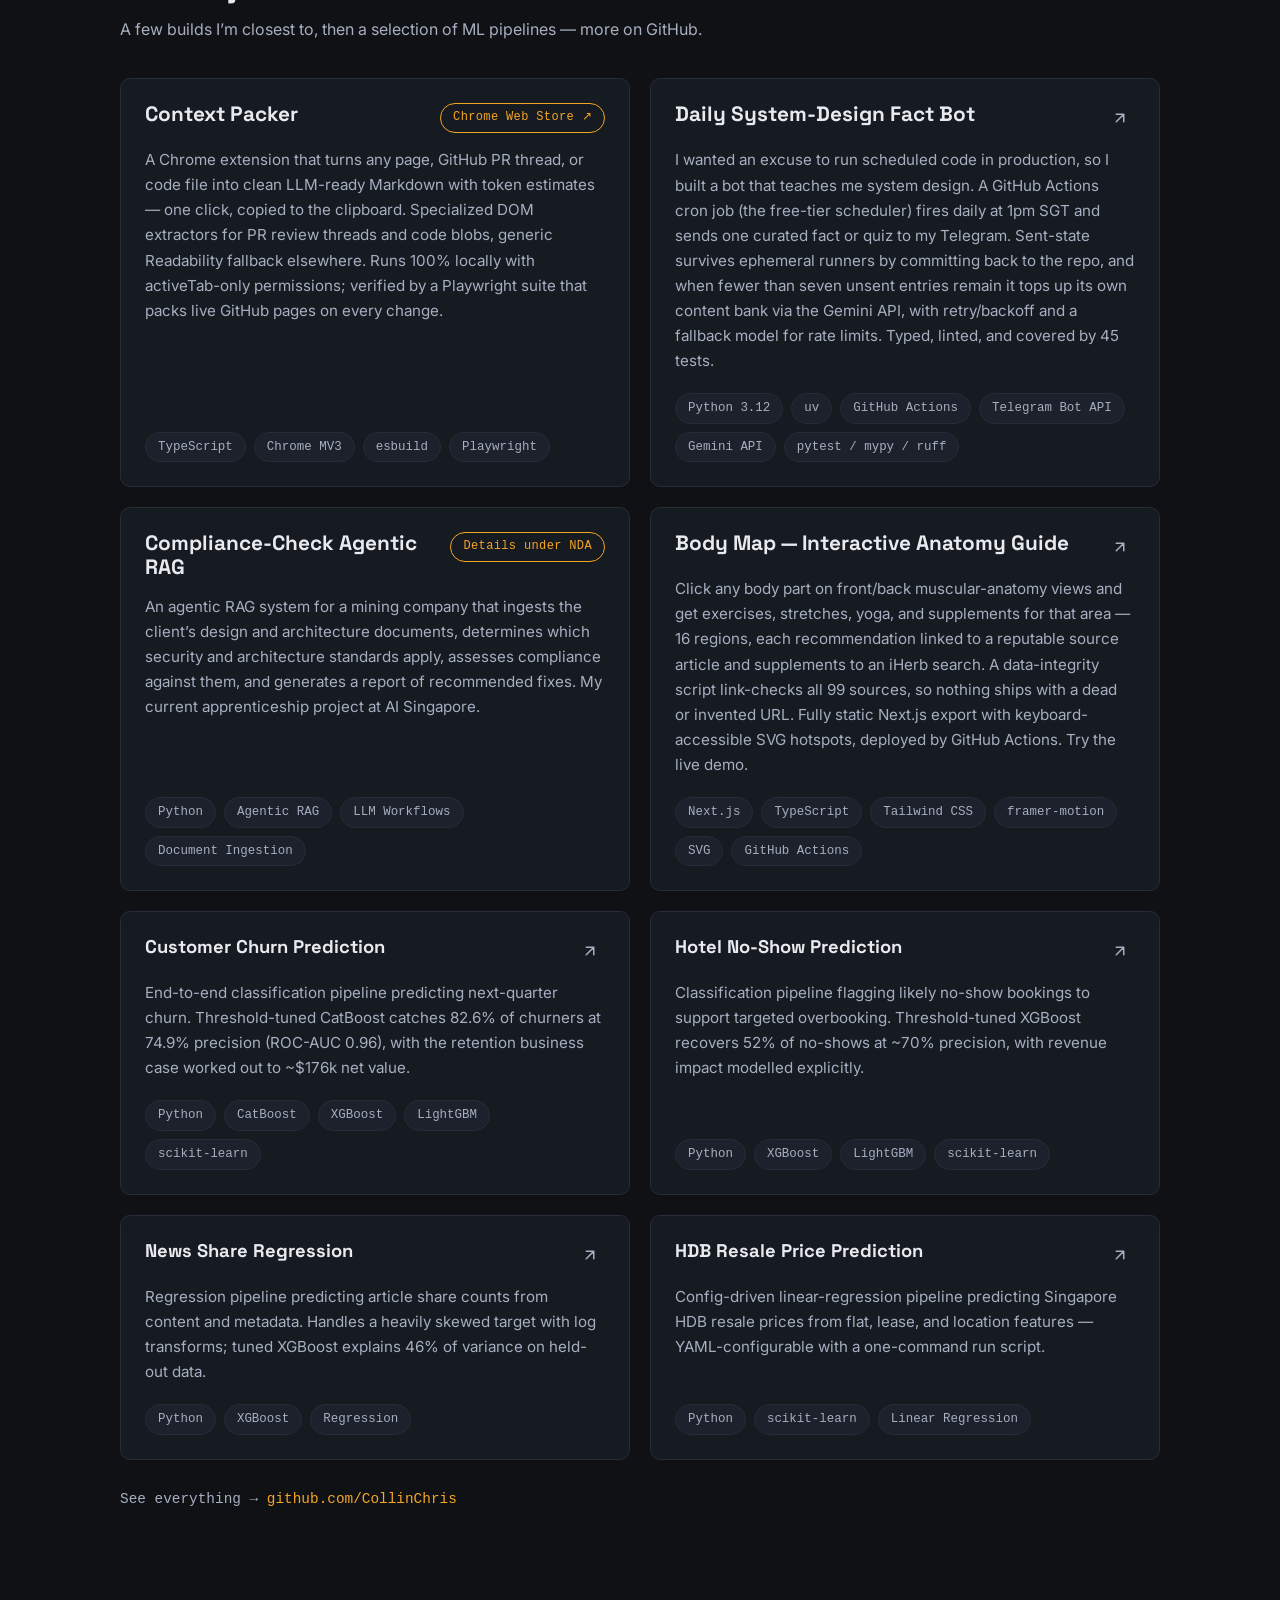
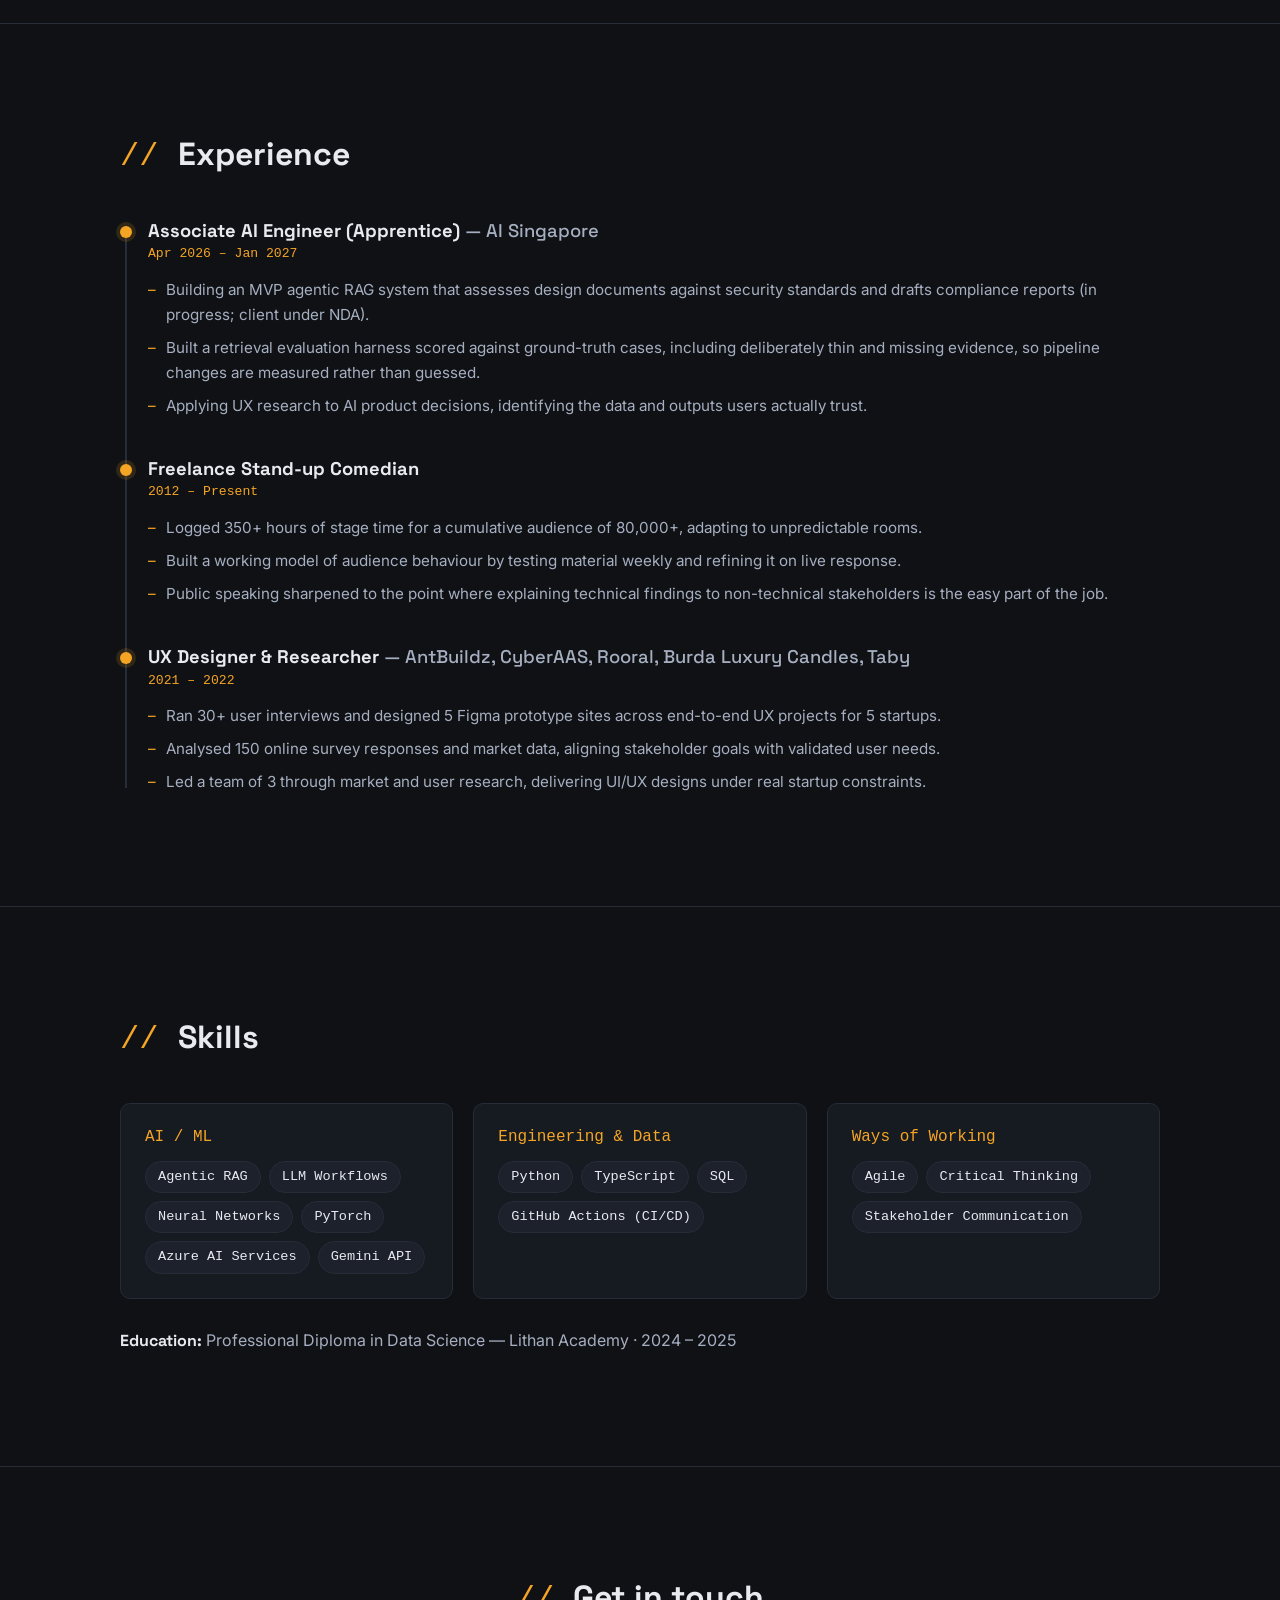
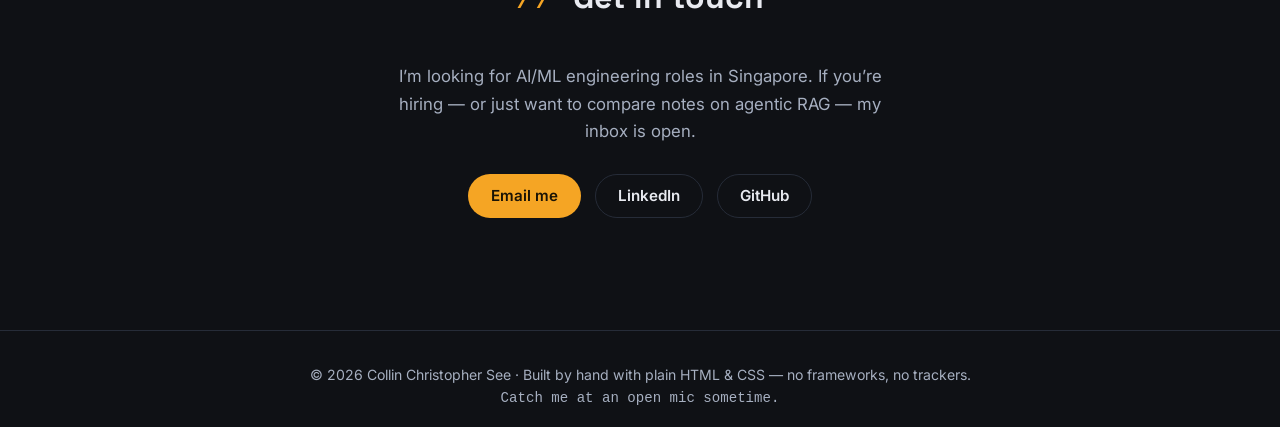
==== commit f4d91751: "Rewrite experience bullets with measurable outcomes - Stand-up: 350+ hours of stage time, 80,000+ cu" ====
--- a/index.html
+++ b/index.html
@@ -70,8 +70,8 @@
           <p class="role anim" style="--d:2">AI/ML Engineer</p>
           <p class="lead anim" style="--d:3">
             I build agentic RAG systems and machine-learning pipelines that turn messy documents
-            and data into decisions. Before AI I did UX research and design — and I&rsquo;ve spent
-            thirteen years as a stand-up comedian, which is a long apprenticeship in figuring out
+            and data into decisions. Before AI I did UX research and design — and I&rsquo;ve been
+            doing stand-up comedy since 2012, which is a long apprenticeship in figuring out
             what people actually respond to and explaining things so they care.
           </p>
           <div class="cta-row anim" style="--d:4">
@@ -309,17 +309,17 @@
             <h3>Associate AI Engineer (Apprentice) <span class="t-org">— AI Singapore</span></h3>
             <p class="t-meta">Apr 2026 – Jan 2027</p>
             <ul>
-              <li>Building an MVP agentic RAG system that automates compliance checks and report generation for an enterprise client (under NDA).</li>
-              <li>Structured, hands-on training in neural networks and applied machine learning.</li>
-              <li>Bringing UX research instincts to AI product decisions — identifying the data points and outputs that make a system genuinely useful.</li>
+              <li>Building an MVP agentic RAG system that assesses design documents against security standards and drafts compliance reports (in progress; client under NDA).</li>
+              <li>Built a retrieval evaluation harness scored against ground-truth cases, including deliberately thin and missing evidence, so pipeline changes are measured rather than guessed.</li>
+              <li>Applying UX research to AI product decisions, identifying the data and outputs users actually trust.</li>
             </ul>
           </li>
           <li class="t-item reveal" style="--i:1">
             <h3>Freelance Stand-up Comedian</h3>
             <p class="t-meta">2012 – Present</p>
             <ul>
-              <li>Thirteen years of live performance — thinking on my feet in unpredictable rooms.</li>
-              <li>A working education in audience behaviour: what lands, what loses people, and why.</li>
+              <li>Logged 350+ hours of stage time for a cumulative audience of 80,000+, adapting to unpredictable rooms.</li>
+              <li>Built a working model of audience behaviour by testing material weekly and refining it on live response.</li>
               <li>Public speaking sharpened to the point where explaining technical findings to non-technical stakeholders is the easy part of the job.</li>
             </ul>
           </li>
@@ -327,9 +327,9 @@
             <h3>UX Designer &amp; Researcher <span class="t-org">— AntBuildz, CyberAAS, Rooral, Burda Luxury Candles, Taby</span></h3>
             <p class="t-meta">2021 – 2022</p>
             <ul>
-              <li>End-to-end UX research and design across five startup projects, from quantitative research to mid/high-fidelity prototypes.</li>
-              <li>Synthesized user and market data into actionable insights aligned with stakeholder goals.</li>
-              <li>Led a team of 3 on market and user research under real startup constraints.</li>
+              <li>Ran 30+ user interviews and designed 5 Figma prototype sites across end-to-end UX projects for 5 startups.</li>
+              <li>Analysed 150 online survey responses and market data, aligning stakeholder goals with validated user needs.</li>
+              <li>Led a team of 3 through market and user research, delivering UI/UX designs under real startup constraints.</li>
             </ul>
           </li>
         </ol>
